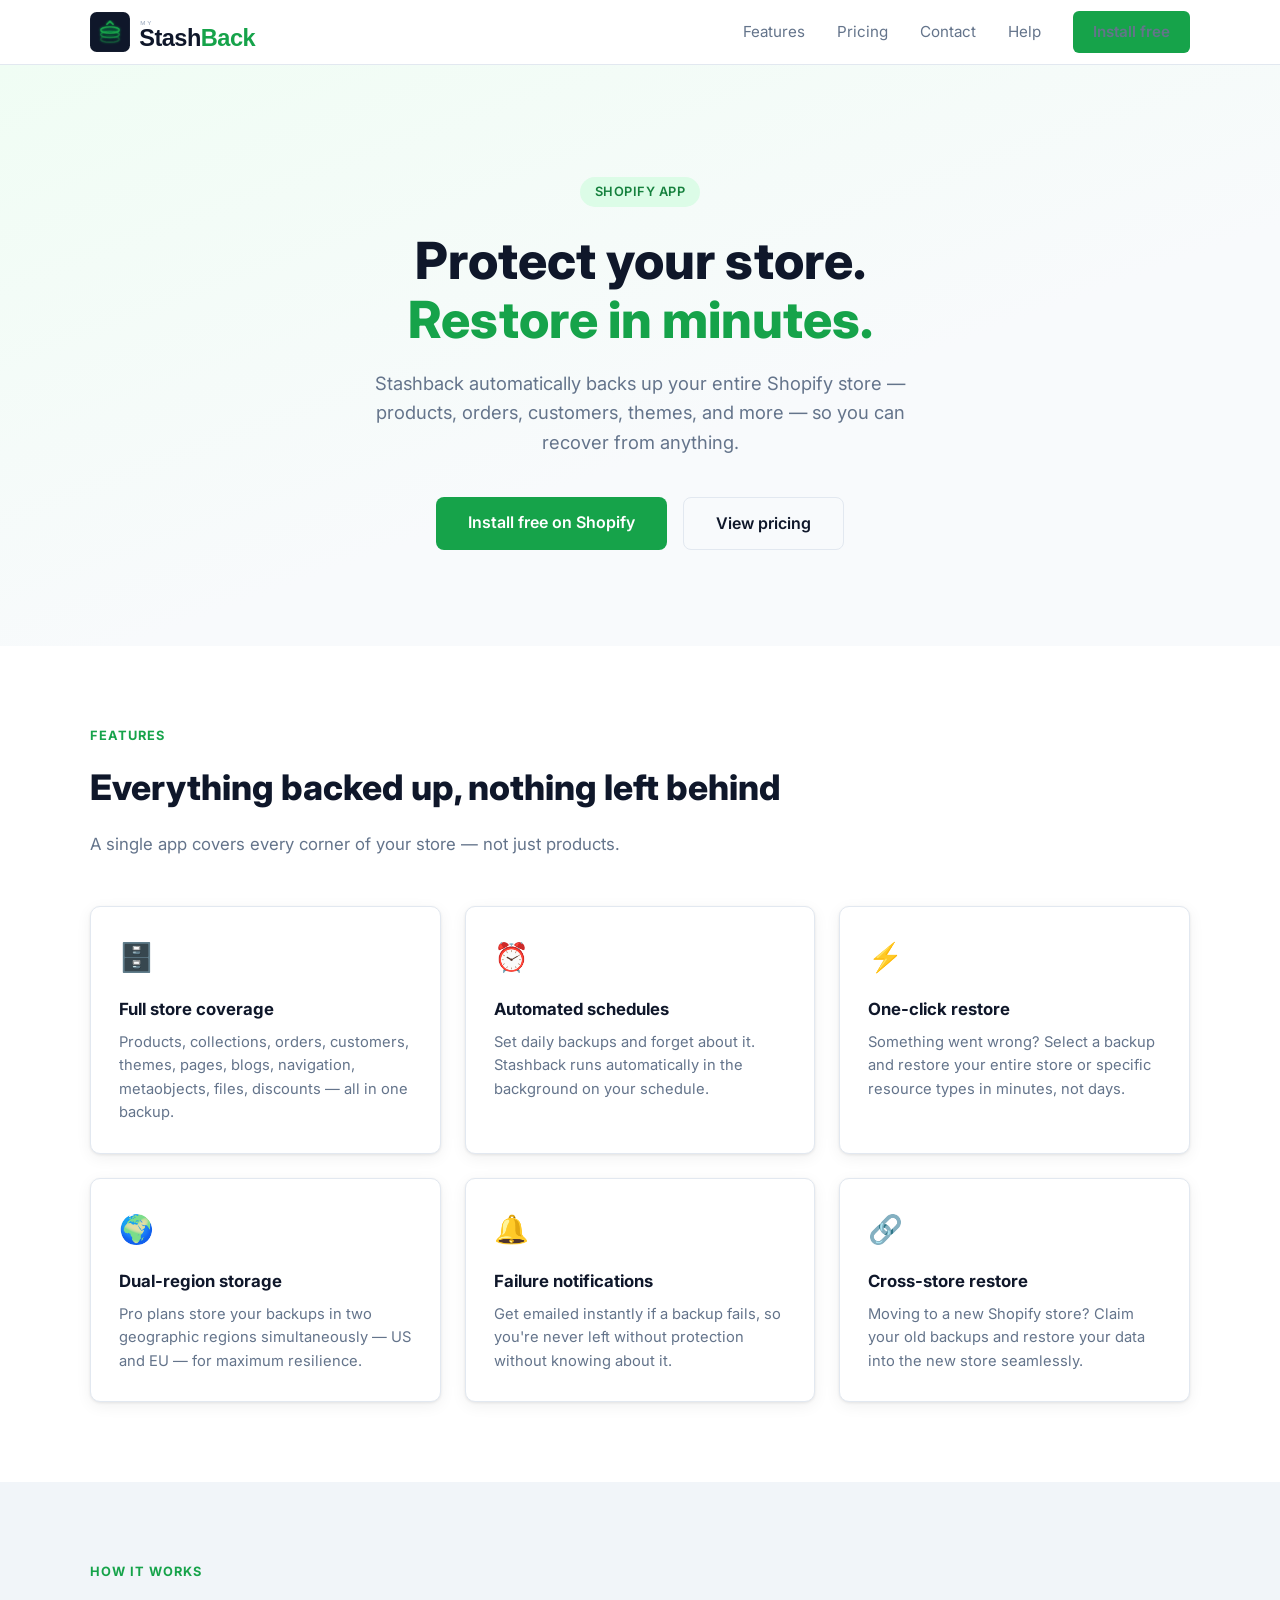
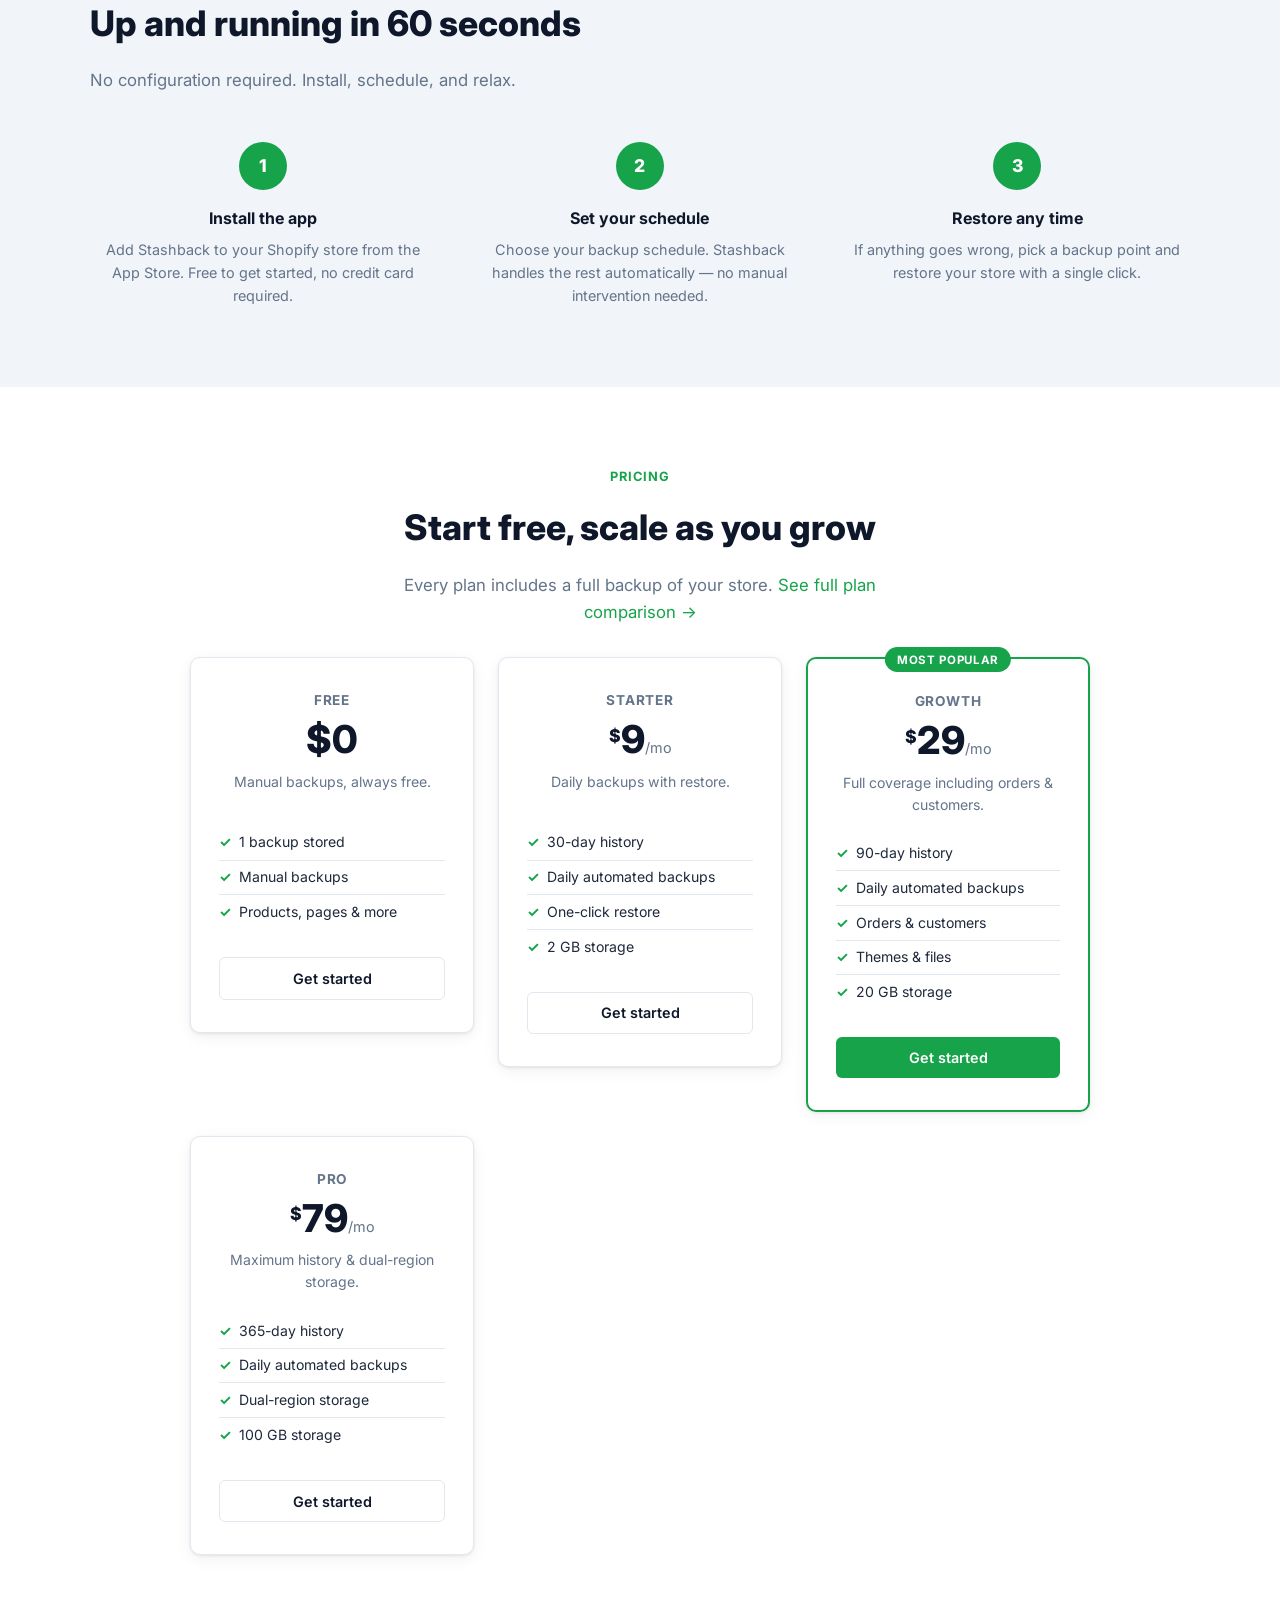
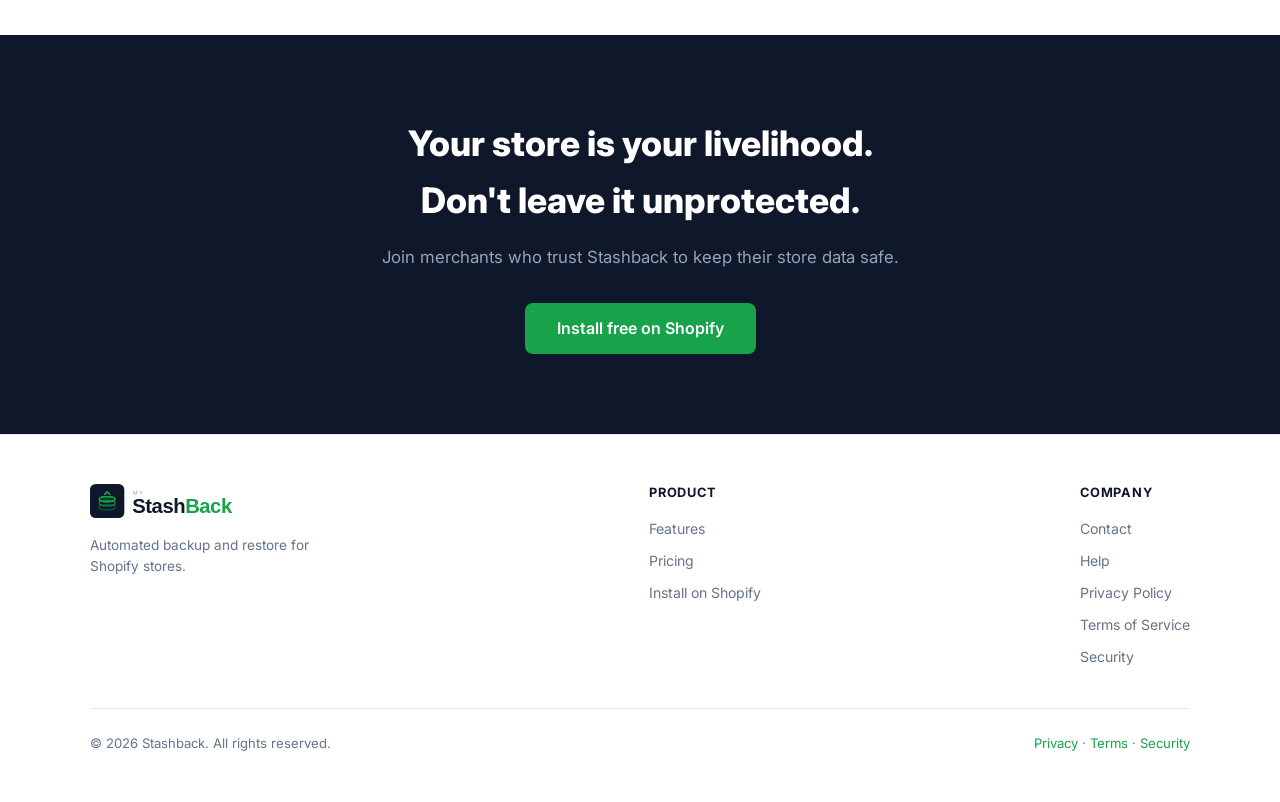
==== index.html @ 880e5efc "added security incident policy" ====
<!DOCTYPE html>
<html lang="en">
<head>
  <meta charset="UTF-8" />
  <meta name="viewport" content="width=device-width, initial-scale=1.0" />
  <title>Stashback — Shopify Store Backup & Restore</title>
  <meta name="description" content="Automated backups for your Shopify store. Products, orders, customers, themes and more — backed up daily, restored in minutes." />
  <link rel="preconnect" href="https://fonts.googleapis.com">
  <link href="https://fonts.googleapis.com/css2?family=Inter:wght@400;900&display=swap" rel="stylesheet">
  <link rel="stylesheet" href="css/style.css" />
  <link rel="icon" href="/favicon.ico" sizes="any">
  <link rel="icon" href="/favicon-32x32.png" type="image/png">
  <link rel="apple-touch-icon" href="/apple-touch-icon.png">
</head>
<body>

<nav>
  <div class="nav-inner">
    <a class="nav-logo" href="/"><img src="mystashback-logo.svg" alt="Stashback" class="logo-img"></a>
    <ul class="nav-links">
      <li><a href="#features">Features</a></li>
      <li><a href="pricing.html">Pricing</a></li>
      <li><a href="contact.html">Contact</a></li>
      <li><a href="help.html">Help</a></li>
      <li><a href="https://apps.shopify.com/stashback" class="btn btn-primary">Install free</a></li>
    </ul>
    <button class="nav-toggle" aria-label="Open menu" aria-expanded="false"><span></span><span></span><span></span></button>
  </div>
</nav>

<section class="hero">
  <div class="hero-inner">
    <div class="hero-badge">Shopify App</div>
    <h1>Protect your store.<br><span>Restore in minutes.</span></h1>
    <p>Stashback automatically backs up your entire Shopify store — products, orders, customers, themes, and more — so you can recover from anything.</p>
    <div class="hero-cta">
      <a href="https://apps.shopify.com/stashback" class="btn btn-primary btn-lg">Install free on Shopify</a>
      <a href="pricing.html" class="btn btn-outline btn-lg">View pricing</a>
    </div>
  </div>
</section>

<section id="features">
  <div class="section-inner">
    <div class="section-label">Features</div>
    <h2 class="section-title">Everything backed up, nothing left behind</h2>
    <p class="section-sub">A single app covers every corner of your store — not just products.</p>

    <div class="features-grid">
      <div class="feature-card">
        <div class="feature-icon">🗄️</div>
        <h3>Full store coverage</h3>
        <p>Products, collections, orders, customers, themes, pages, blogs, navigation, metaobjects, files, discounts — all in one backup.</p>
      </div>
      <div class="feature-card">
        <div class="feature-icon">⏰</div>
        <h3>Automated schedules</h3>
        <p>Set daily backups and forget about it. Stashback runs automatically in the background on your schedule.</p>
      </div>
      <div class="feature-card">
        <div class="feature-icon">⚡</div>
        <h3>One-click restore</h3>
        <p>Something went wrong? Select a backup and restore your entire store or specific resource types in minutes, not days.</p>
      </div>
      <div class="feature-card">
        <div class="feature-icon">🌍</div>
        <h3>Dual-region storage</h3>
        <p>Pro plans store your backups in two geographic regions simultaneously — US and EU — for maximum resilience.</p>
      </div>
      <div class="feature-card">
        <div class="feature-icon">🔔</div>
        <h3>Failure notifications</h3>
        <p>Get emailed instantly if a backup fails, so you're never left without protection without knowing about it.</p>
      </div>
      <div class="feature-card">
        <div class="feature-icon">🔗</div>
        <h3>Cross-store restore</h3>
        <p>Moving to a new Shopify store? Claim your old backups and restore your data into the new store seamlessly.</p>
      </div>
    </div>
  </div>
</section>

<section class="how">
  <div class="section-inner">
    <div class="section-label">How it works</div>
    <h2 class="section-title">Up and running in 60 seconds</h2>
    <p class="section-sub">No configuration required. Install, schedule, and relax.</p>

    <div class="steps">
      <div class="step">
        <div class="step-num">1</div>
        <h3>Install the app</h3>
        <p>Add Stashback to your Shopify store from the App Store. Free to get started, no credit card required.</p>
      </div>
      <div class="step">
        <div class="step-num">2</div>
        <h3>Set your schedule</h3>
        <p>Choose your backup schedule. Stashback handles the rest automatically — no manual intervention needed.</p>
      </div>
      <div class="step">
        <div class="step-num">3</div>
        <h3>Restore any time</h3>
        <p>If anything goes wrong, pick a backup point and restore your store with a single click.</p>
      </div>
    </div>
  </div>
</section>

<section>
  <div class="section-inner" style="text-align:center;">
    <div class="section-label">Pricing</div>
    <h2 class="section-title">Start free, scale as you grow</h2>
    <p class="section-sub" style="margin:0 auto 1.5rem;">Every plan includes a full backup of your store. <a href="pricing.html">See full plan comparison →</a></p>

    <div class="pricing-grid" style="max-width:900px;margin:2rem auto 0;">
      <div class="plan-card">
        <div class="plan-name">Free</div>
        <div class="plan-price">$0</div>
        <div class="plan-desc">Manual backups, always free.</div>
        <ul class="plan-features">
          <li>1 backup stored</li>
          <li>Manual backups</li>
          <li>Products, pages &amp; more</li>
        </ul>
        <a href="https://apps.shopify.com/stashback" class="btn btn-outline">Get started</a>
      </div>
      <div class="plan-card">
        <div class="plan-name">Starter</div>
        <div class="plan-price"><sup>$</sup>9<span>/mo</span></div>
        <div class="plan-desc">Daily backups with restore.</div>
        <ul class="plan-features">
          <li>30-day history</li>
          <li>Daily automated backups</li>
          <li>One-click restore</li>
          <li>2 GB storage</li>
        </ul>
        <a href="https://apps.shopify.com/stashback" class="btn btn-outline">Get started</a>
      </div>
      <div class="plan-card featured">
        <div class="plan-badge">Most popular</div>
        <div class="plan-name">Growth</div>
        <div class="plan-price"><sup>$</sup>29<span>/mo</span></div>
        <div class="plan-desc">Full coverage including orders &amp; customers.</div>
        <ul class="plan-features">
          <li>90-day history</li>
          <li>Daily automated backups</li>
          <li>Orders &amp; customers</li>
          <li>Themes &amp; files</li>
          <li>20 GB storage</li>
        </ul>
        <a href="https://apps.shopify.com/stashback" class="btn btn-primary">Get started</a>
      </div>
      <div class="plan-card">
        <div class="plan-name">Pro</div>
        <div class="plan-price"><sup>$</sup>79<span>/mo</span></div>
        <div class="plan-desc">Maximum history &amp; dual-region storage.</div>
        <ul class="plan-features">
          <li>365-day history</li>
          <li>Daily automated backups</li>
          <li>Dual-region storage</li>
          <li>100 GB storage</li>
        </ul>
        <a href="https://apps.shopify.com/stashback" class="btn btn-outline">Get started</a>
      </div>
    </div>
  </div>
</section>

<div class="cta-band">
  <h2>Your store is your livelihood.<br>Don't leave it unprotected.</h2>
  <p>Join merchants who trust Stashback to keep their store data safe.</p>
  <a href="https://apps.shopify.com/stashback" class="btn btn-primary btn-lg">Install free on Shopify</a>
</div>

<footer>
  <div class="footer-inner">
    <div class="footer-brand">
      <a class="nav-logo" href="/"><img src="mystashback-logo.svg" alt="Stashback" class="logo-img"></a>
      <p>Automated backup and restore for Shopify stores.</p>
    </div>
    <div class="footer-links">
      <h4>Product</h4>
      <ul>
        <li><a href="#features">Features</a></li>
        <li><a href="pricing.html">Pricing</a></li>
        <li><a href="https://apps.shopify.com/stashback">Install on Shopify</a></li>
      </ul>
    </div>
    <div class="footer-links">
      <h4>Company</h4>
      <ul>
        <li><a href="contact.html">Contact</a></li>
        <li><a href="help.html">Help</a></li>
        <li><a href="privacy.html">Privacy Policy</a></li>
        <li><a href="terms.html">Terms of Service</a></li>
        <li><a href="security.html">Security</a></li>
      </ul>
    </div>
  </div>
  <div class="footer-bottom">
    <span>© 2026 Stashback. All rights reserved.</span>
    <span><a href="privacy.html">Privacy</a> · <a href="terms.html">Terms</a> · <a href="security.html">Security</a></span>
  </div>
</footer>

<script src="js/nav.js"></script>
</body>
</html>
---- css/style.css ----
*, *::before, *::after { box-sizing: border-box; margin: 0; padding: 0; }

/* Prevent any element from causing horizontal page scroll */
html { overflow-x: hidden; }
body { overflow-x: clip; max-width: 100%; }
img, svg, video { max-width: 100%; }

:root {
  --navy: #0f172a;
  --green: #16a34a;
  --green-light: #dcfce7;
  --green-dark: #15803d;
  --gray: #64748b;
  --gray-light: #f1f5f9;
  --border: #e2e8f0;
  --white: #ffffff;
  --text: #1e293b;
  --radius: 10px;
  --shadow: 0 1px 3px rgba(0,0,0,.08), 0 4px 16px rgba(0,0,0,.06);
}

body {
  font-family: Inter, -apple-system, BlinkMacSystemFont, "Segoe UI", Roboto, sans-serif;
  color: var(--text);
  line-height: 1.6;
  background: var(--white);
}

a { color: var(--green); text-decoration: none; }
a:hover { text-decoration: underline; }

/* NAV */
nav {
  position: sticky; top: 0; z-index: 100;
  background: rgba(255,255,255,.92);
  backdrop-filter: blur(8px);
  border-bottom: 1px solid var(--border);
  padding: 0 2rem;
}
.nav-inner {
  max-width: 1100px; margin: 0 auto;
  display: flex; align-items: center; justify-content: space-between;
  height: 64px;
}
.nav-logo { text-decoration: none; display: inline-flex; align-items: center; }
.logo-img { height: 42px; width: auto; display: block; }
.nav-links { display: flex; align-items: center; gap: 2rem; list-style: none; }
.nav-links a { color: var(--gray); font-size: .95rem; }
.nav-links a:hover { color: var(--navy); text-decoration: none; }
.btn { display: inline-block; padding: .55rem 1.25rem; border-radius: 6px; font-size: .9rem; font-weight: 600; cursor: pointer; transition: background .15s, transform .1s; border: none; }
.btn-primary { background: var(--green); color: white; }
.btn-primary:hover { background: var(--green-dark); text-decoration: none; color: white; }
.btn-outline { background: transparent; color: var(--navy); border: 1.5px solid var(--border); }
.btn-outline:hover { border-color: var(--navy); text-decoration: none; }
.btn-lg { padding: .8rem 2rem; font-size: 1rem; border-radius: 8px; }

/* HERO */
.hero {
  background: linear-gradient(160deg, #f0fdf4 0%, #f8fafc 60%);
  padding: 7rem 2rem 6rem;
  text-align: center;
}
.hero-inner { max-width: 720px; margin: 0 auto; }
.hero-badge {
  display: inline-block; background: var(--green-light); color: var(--green-dark);
  font-size: .8rem; font-weight: 600; letter-spacing: .04em; text-transform: uppercase;
  padding: .3rem .9rem; border-radius: 100px; margin-bottom: 1.5rem;
}
.hero h1 { font-size: clamp(2rem, 5vw, 3.2rem); font-weight: 800; line-height: 1.15; color: var(--navy); margin-bottom: 1.25rem; }
.hero h1 span { color: var(--green); }
.hero p { font-size: 1.15rem; color: var(--gray); max-width: 560px; margin: 0 auto 2.5rem; }
.hero-cta { display: flex; gap: 1rem; justify-content: center; flex-wrap: wrap; }

/* LOGOS / SOCIAL PROOF */
.proof { padding: 2.5rem 2rem; text-align: center; border-bottom: 1px solid var(--border); }
.proof p { font-size: .85rem; color: var(--gray); text-transform: uppercase; letter-spacing: .06em; margin-bottom: 1rem; }

/* SECTIONS */
section { padding: 5rem 2rem; }
.section-inner { max-width: 1100px; margin: 0 auto; }
.section-label { font-size: .8rem; font-weight: 700; letter-spacing: .08em; text-transform: uppercase; color: var(--green); margin-bottom: .75rem; }
.section-title { font-size: clamp(1.6rem, 3vw, 2.2rem); font-weight: 800; color: var(--navy); margin-bottom: 1rem; }
.section-sub { font-size: 1.05rem; color: var(--gray); max-width: 560px; }

/* FEATURES GRID */
.features-grid { display: grid; grid-template-columns: repeat(auto-fit, minmax(280px, 1fr)); gap: 1.5rem; margin-top: 3rem; }
.feature-card { background: var(--white); border: 1px solid var(--border); border-radius: var(--radius); padding: 1.75rem; box-shadow: var(--shadow); }
.feature-icon { font-size: 1.75rem; margin-bottom: 1rem; }
.feature-card h3 { font-size: 1.05rem; font-weight: 700; color: var(--navy); margin-bottom: .5rem; }
.feature-card p { font-size: .92rem; color: var(--gray); }

/* HOW IT WORKS */
.how { background: var(--gray-light); }
.steps { display: grid; grid-template-columns: repeat(auto-fit, minmax(220px, 1fr)); gap: 2rem; margin-top: 3rem; }
.step { text-align: center; }
.step-num { width: 48px; height: 48px; background: var(--green); color: white; border-radius: 50%; font-weight: 800; font-size: 1.1rem; display: flex; align-items: center; justify-content: center; margin: 0 auto 1rem; }
.step h3 { font-size: 1rem; font-weight: 700; color: var(--navy); margin-bottom: .4rem; }
.step p { font-size: .9rem; color: var(--gray); }

/* PRICING */
.pricing-grid { display: grid; grid-template-columns: repeat(auto-fit, minmax(230px, 1fr)); gap: 1.5rem; margin-top: 3rem; align-items: start; }
.plan-card { border: 1px solid var(--border); border-radius: var(--radius); padding: 2rem 1.75rem; background: var(--white); box-shadow: var(--shadow); }
.plan-card.featured { border-color: var(--green); border-width: 2px; position: relative; }
.plan-badge { position: absolute; top: -12px; left: 50%; transform: translateX(-50%); background: var(--green); color: white; font-size: .72rem; font-weight: 700; letter-spacing: .06em; text-transform: uppercase; padding: .2rem .75rem; border-radius: 100px; white-space: nowrap; }
.plan-name { font-size: .85rem; font-weight: 700; text-transform: uppercase; letter-spacing: .06em; color: var(--gray); margin-bottom: .5rem; }
.plan-price { font-size: 2.4rem; font-weight: 800; color: var(--navy); line-height: 1; margin-bottom: .25rem; }
.plan-price sup { font-size: 1.1rem; vertical-align: top; margin-top: .4rem; display: inline-block; }
.plan-price span { font-size: .9rem; font-weight: 400; color: var(--gray); }
.plan-desc { font-size: .88rem; color: var(--gray); margin: .75rem 0 1.25rem; min-height: 2.5em; }
.plan-features { list-style: none; margin-bottom: 1.75rem; }
.plan-features li { font-size: .88rem; color: var(--text); padding: .35rem 0; border-bottom: 1px solid var(--border); display: flex; gap: .5rem; }
.plan-features li:last-child { border-bottom: none; }
.plan-features li::before { content: "✓"; color: var(--green); font-weight: 700; flex-shrink: 0; }
.plan-card .btn { width: 100%; text-align: center; }

/* CTA BAND */
.cta-band { background: var(--navy); color: white; text-align: center; padding: 5rem 2rem; }
.cta-band h2 { font-size: clamp(1.6rem, 3vw, 2.2rem); font-weight: 800; margin-bottom: 1rem; }
.cta-band p { color: #94a3b8; margin-bottom: 2rem; font-size: 1.05rem; }

/* FORM */
.form-card { background: var(--white); border: 1px solid var(--border); border-radius: var(--radius); padding: 2.5rem; max-width: 600px; margin: 3rem auto 0; box-shadow: var(--shadow); }
.form-group { margin-bottom: 1.25rem; }
.form-group label { display: block; font-size: .88rem; font-weight: 600; color: var(--navy); margin-bottom: .4rem; }
.form-group input, .form-group textarea, .form-group select {
  width: 100%; padding: .65rem .9rem; border: 1.5px solid var(--border);
  border-radius: 6px; font-size: .95rem; font-family: inherit;
  color: var(--text); background: var(--white); transition: border-color .15s;
}
.form-group input:focus, .form-group textarea:focus, .form-group select:focus {
  outline: none; border-color: var(--green);
}
.form-group textarea { resize: vertical; min-height: 120px; }
.form-submit { width: 100%; padding: .8rem; font-size: 1rem; }

/* FOOTER */
footer { border-top: 1px solid var(--border); padding: 3rem 2rem; }
.footer-inner { max-width: 1100px; margin: 0 auto; display: flex; flex-wrap: wrap; gap: 2rem; justify-content: space-between; align-items: flex-start; }
.footer-brand .logo-img { height: 36px; }
.footer-brand p { font-size: .85rem; color: var(--gray); margin-top: .5rem; max-width: 240px; }
.footer-links h4 { font-size: .8rem; font-weight: 700; text-transform: uppercase; letter-spacing: .06em; color: var(--navy); margin-bottom: .75rem; }
.footer-links ul { list-style: none; }
.footer-links li { margin-bottom: .4rem; }
.footer-links a { font-size: .88rem; color: var(--gray); }
.footer-links a:hover { color: var(--navy); }
.footer-bottom { max-width: 1100px; margin: 2rem auto 0; padding-top: 1.5rem; border-top: 1px solid var(--border); font-size: .82rem; color: var(--gray); display: flex; flex-wrap: wrap; gap: 1rem; justify-content: space-between; }

/* POLICY PAGES */
.policy { max-width: 760px; margin: 0 auto; padding: 4rem 2rem; }
.policy h1 { font-size: 2rem; font-weight: 800; color: var(--navy); margin-bottom: .5rem; }
.policy .updated { font-size: .85rem; color: var(--gray); margin-bottom: 2.5rem; }
.policy h2 { font-size: 1.15rem; font-weight: 700; color: var(--navy); margin: 2rem 0 .75rem; }
.policy p, .policy li { font-size: .95rem; color: #334155; line-height: 1.75; margin-bottom: .75rem; }
.policy ul, .policy ol { padding-left: 1.5rem; }
.policy li { margin-bottom: .4rem; }

/* CONTACT PAGE */
.contact-hero { background: var(--gray-light); padding: 4rem 2rem; text-align: center; }

/* HAMBURGER TOGGLE */
.nav-toggle {
  display: none;
  flex-direction: column;
  justify-content: center;
  gap: 5px;
  background: none;
  border: none;
  cursor: pointer;
  padding: 6px 4px;
  flex-shrink: 0;
}
.nav-toggle span {
  display: block;
  width: 22px;
  height: 2px;
  background: var(--navy);
  border-radius: 2px;
  transition: transform .2s, opacity .15s;
}

/* TABLE SCROLL WRAPPER */
.table-scroll { overflow-x: auto; -webkit-overflow-scrolling: touch; width: 100%; }

/* RESPONSIVE — tablet: shrink table font */
@media (max-width: 860px) {
  .compare-table th, .compare-table td { padding: .7rem .5rem; font-size: .82rem; }
  .plan-th .price { font-size: 1.2rem; }
}

/* RESPONSIVE — mobile */
@media (max-width: 640px) {
  /* Nav */
  nav { padding: 0 1rem; }
  .logo-img { height: 32px; }
  .nav-toggle { display: flex; }
  .nav-links {
    display: none;
    position: absolute;
    top: 64px; left: 0; right: 0; width: 100vw;
    background: rgba(255,255,255,.98);
    backdrop-filter: blur(8px);
    border-bottom: 1px solid var(--border);
    box-shadow: 0 6px 20px rgba(0,0,0,.08);
    flex-direction: column;
    align-items: stretch;
    padding: .5rem 1rem 1rem;
    gap: 0;
    z-index: 99;
  }
  nav.nav-open .nav-links { display: flex; }
  .nav-links a { display: block; padding: .7rem .25rem; color: var(--navy); border-bottom: 1px solid var(--border); font-size: 1rem; }
  .nav-links li:last-child a { border-bottom: none; }
  .nav-links .btn { display: block !important; text-align: center; margin-top: .75rem; padding: .7rem 1rem; }
  /* Hamburger → X */
  nav.nav-open .nav-toggle span:nth-child(1) { transform: translateY(7px) rotate(45deg); }
  nav.nav-open .nav-toggle span:nth-child(2) { opacity: 0; }
  nav.nav-open .nav-toggle span:nth-child(3) { transform: translateY(-7px) rotate(-45deg); }

  /* Sections */
  section { padding: 3rem 1.25rem; }
  .hero { padding: 3.5rem 1.25rem 3rem; }
  .cta-band { padding: 3.5rem 1.25rem; }
  .policy { padding: 2.5rem 1.25rem; }
  .contact-hero { padding: 2.5rem 1.25rem; }

  /* Cards */
  .form-card { padding: 1.5rem; margin-left: 0; margin-right: 0; }
  .plan-card { padding: 1.5rem; }

  /* Footer */
  .footer-inner { flex-direction: column; gap: 1.5rem; }
  .footer-bottom { flex-direction: column; gap: .5rem; }
}
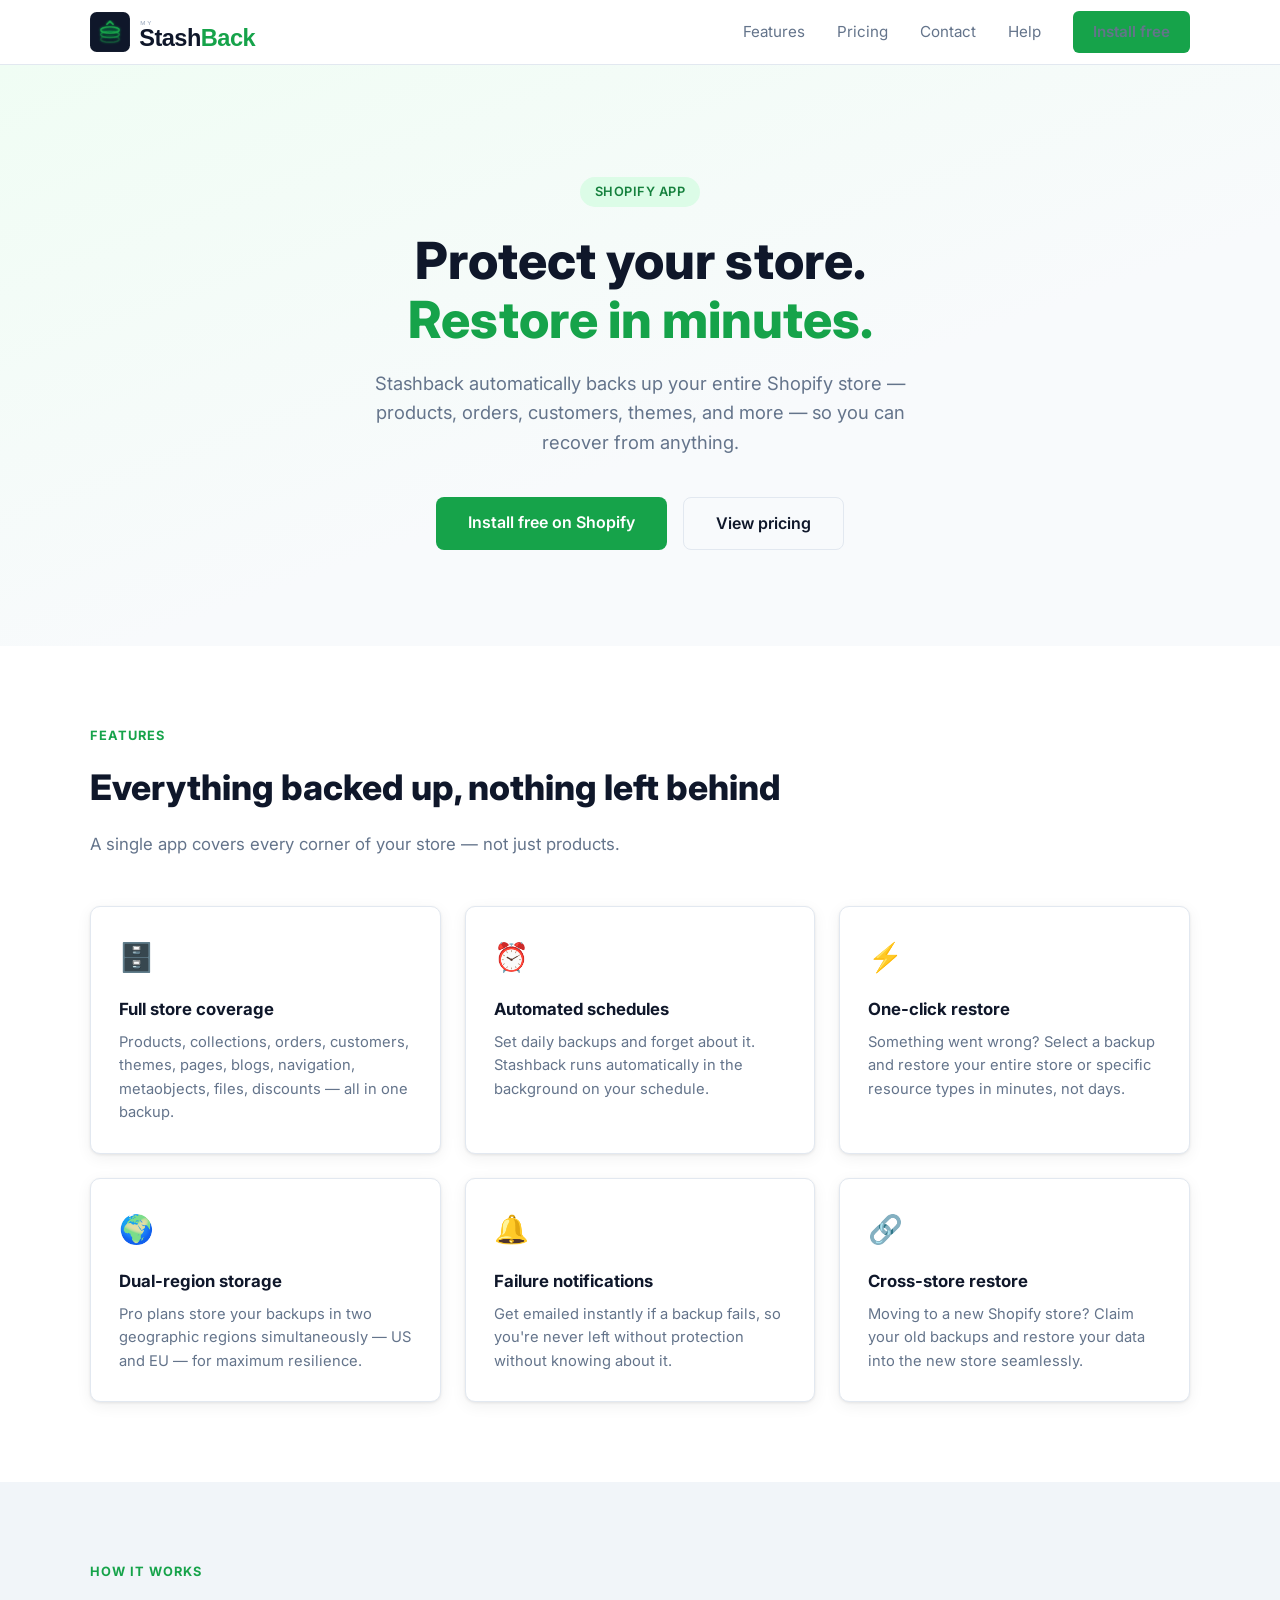
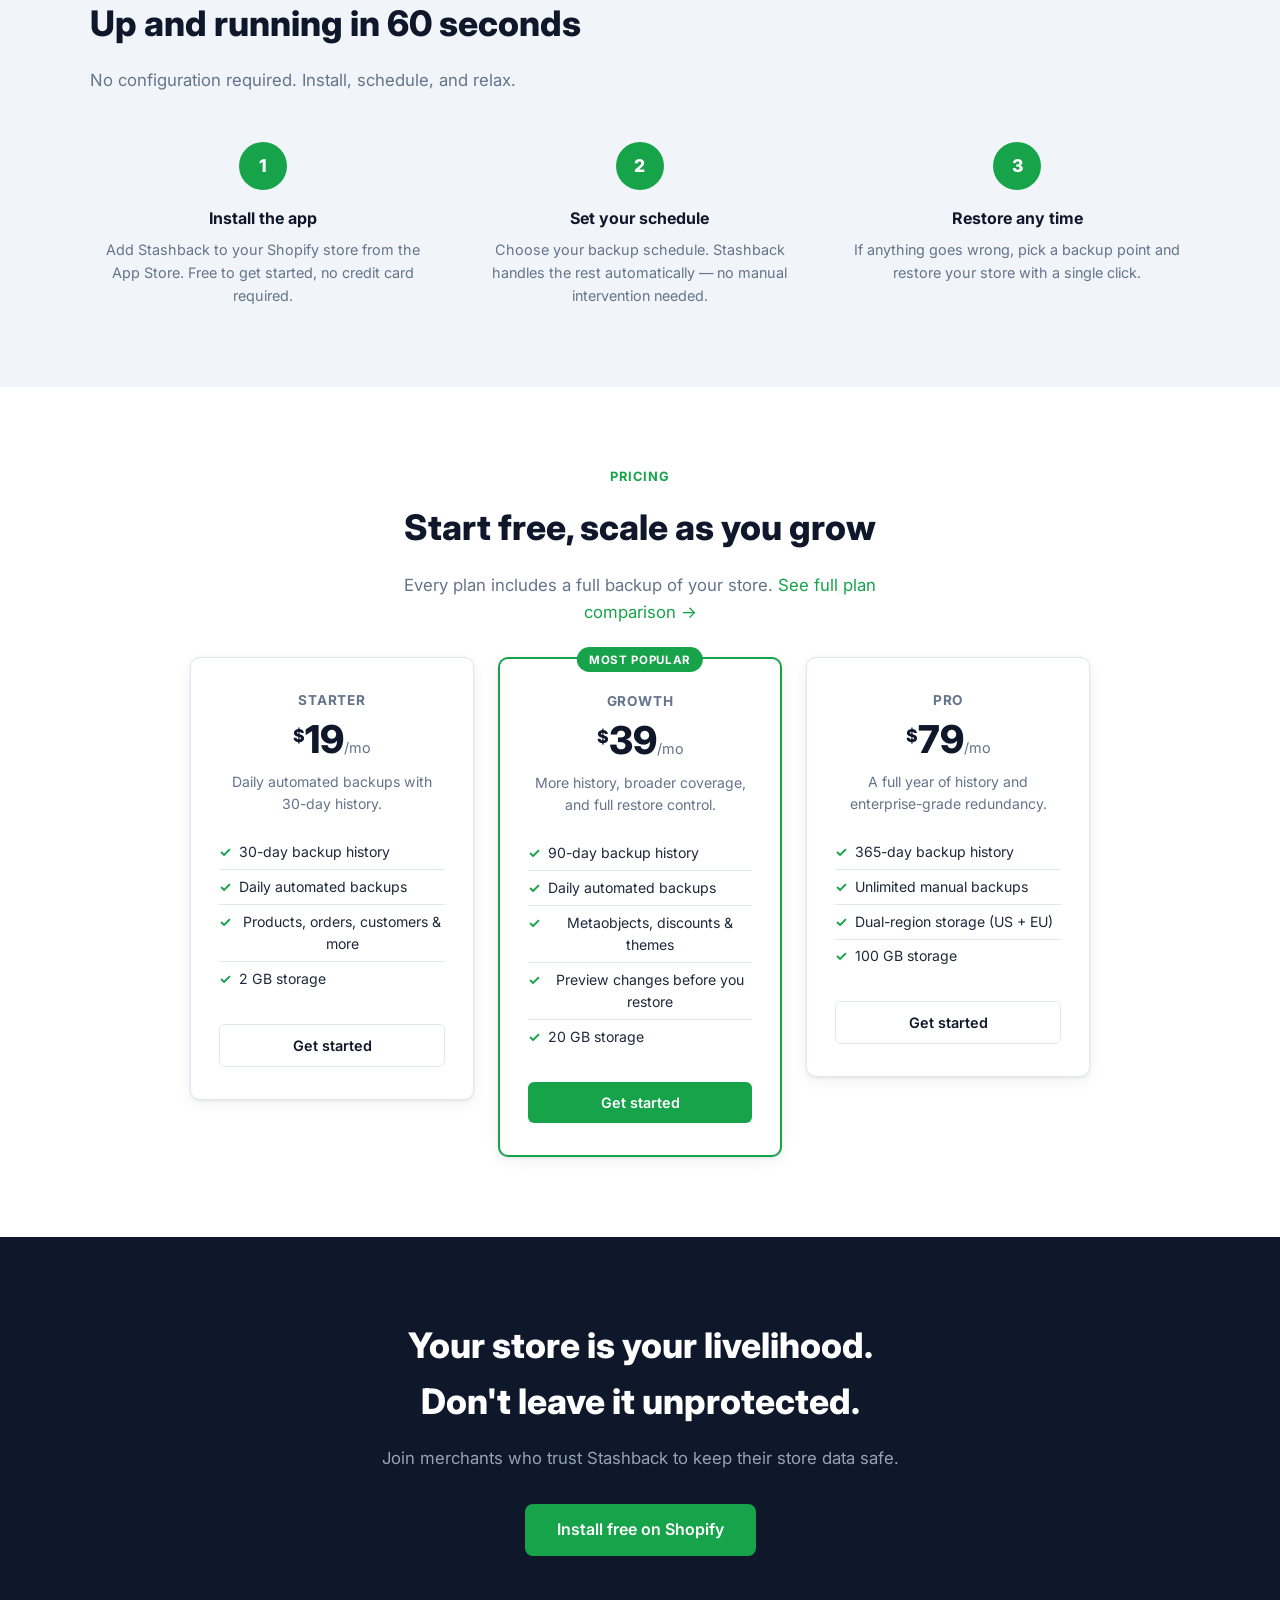
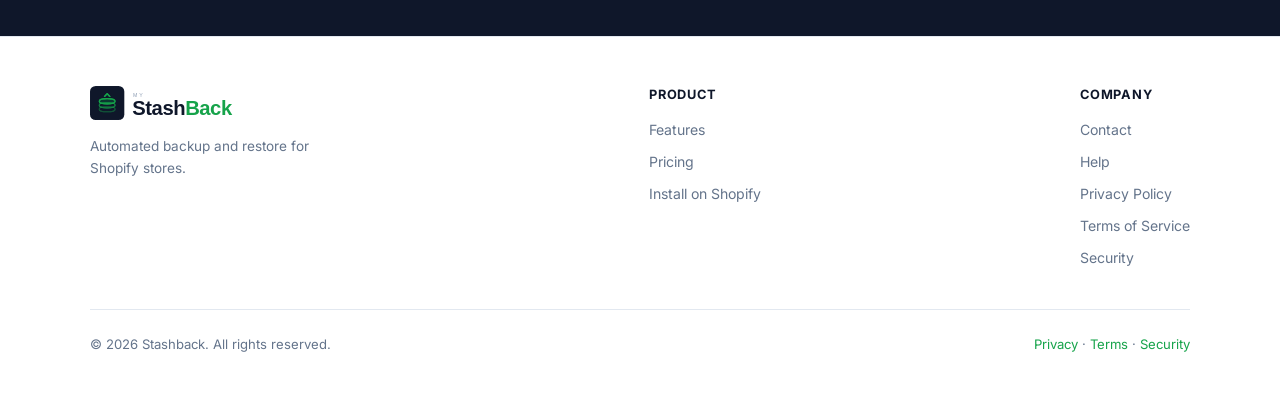
==== commit cf3cc949: "fixed plans on homepage" ====
--- a/index.html
+++ b/index.html
@@ -115,24 +115,13 @@
 
     <div class="pricing-grid" style="max-width:900px;margin:2rem auto 0;">
       <div class="plan-card">
-        <div class="plan-name">Free</div>
-        <div class="plan-price">$0</div>
-        <div class="plan-desc">Manual backups, always free.</div>
+        <div class="plan-name">Starter</div>
+        <div class="plan-price"><sup>$</sup>19<span>/mo</span></div>
+        <div class="plan-desc">Daily automated backups with 30-day history.</div>
         <ul class="plan-features">
-          <li>1 backup stored</li>
-          <li>Manual backups</li>
-          <li>Products, pages &amp; more</li>
-        </ul>
-        <a href="https://apps.shopify.com/stashback" class="btn btn-outline">Get started</a>
-      </div>
-      <div class="plan-card">
-        <div class="plan-name">Starter</div>
-        <div class="plan-price"><sup>$</sup>9<span>/mo</span></div>
-        <div class="plan-desc">Daily backups with restore.</div>
-        <ul class="plan-features">
-          <li>30-day history</li>
+          <li>30-day backup history</li>
           <li>Daily automated backups</li>
-          <li>One-click restore</li>
+          <li>Products, orders, customers &amp; more</li>
           <li>2 GB storage</li>
         </ul>
         <a href="https://apps.shopify.com/stashback" class="btn btn-outline">Get started</a>
@@ -140,13 +129,13 @@
       <div class="plan-card featured">
         <div class="plan-badge">Most popular</div>
         <div class="plan-name">Growth</div>
-        <div class="plan-price"><sup>$</sup>29<span>/mo</span></div>
-        <div class="plan-desc">Full coverage including orders &amp; customers.</div>
+        <div class="plan-price"><sup>$</sup>39<span>/mo</span></div>
+        <div class="plan-desc">More history, broader coverage, and full restore control.</div>
         <ul class="plan-features">
-          <li>90-day history</li>
+          <li>90-day backup history</li>
           <li>Daily automated backups</li>
-          <li>Orders &amp; customers</li>
-          <li>Themes &amp; files</li>
+          <li>Metaobjects, discounts &amp; themes</li>
+          <li>Preview changes before you restore</li>
           <li>20 GB storage</li>
         </ul>
         <a href="https://apps.shopify.com/stashback" class="btn btn-primary">Get started</a>
@@ -154,11 +143,11 @@
       <div class="plan-card">
         <div class="plan-name">Pro</div>
         <div class="plan-price"><sup>$</sup>79<span>/mo</span></div>
-        <div class="plan-desc">Maximum history &amp; dual-region storage.</div>
+        <div class="plan-desc">A full year of history and enterprise-grade redundancy.</div>
         <ul class="plan-features">
-          <li>365-day history</li>
-          <li>Daily automated backups</li>
-          <li>Dual-region storage</li>
+          <li>365-day backup history</li>
+          <li>Unlimited manual backups</li>
+          <li>Dual-region storage (US + EU)</li>
           <li>100 GB storage</li>
         </ul>
         <a href="https://apps.shopify.com/stashback" class="btn btn-outline">Get started</a>
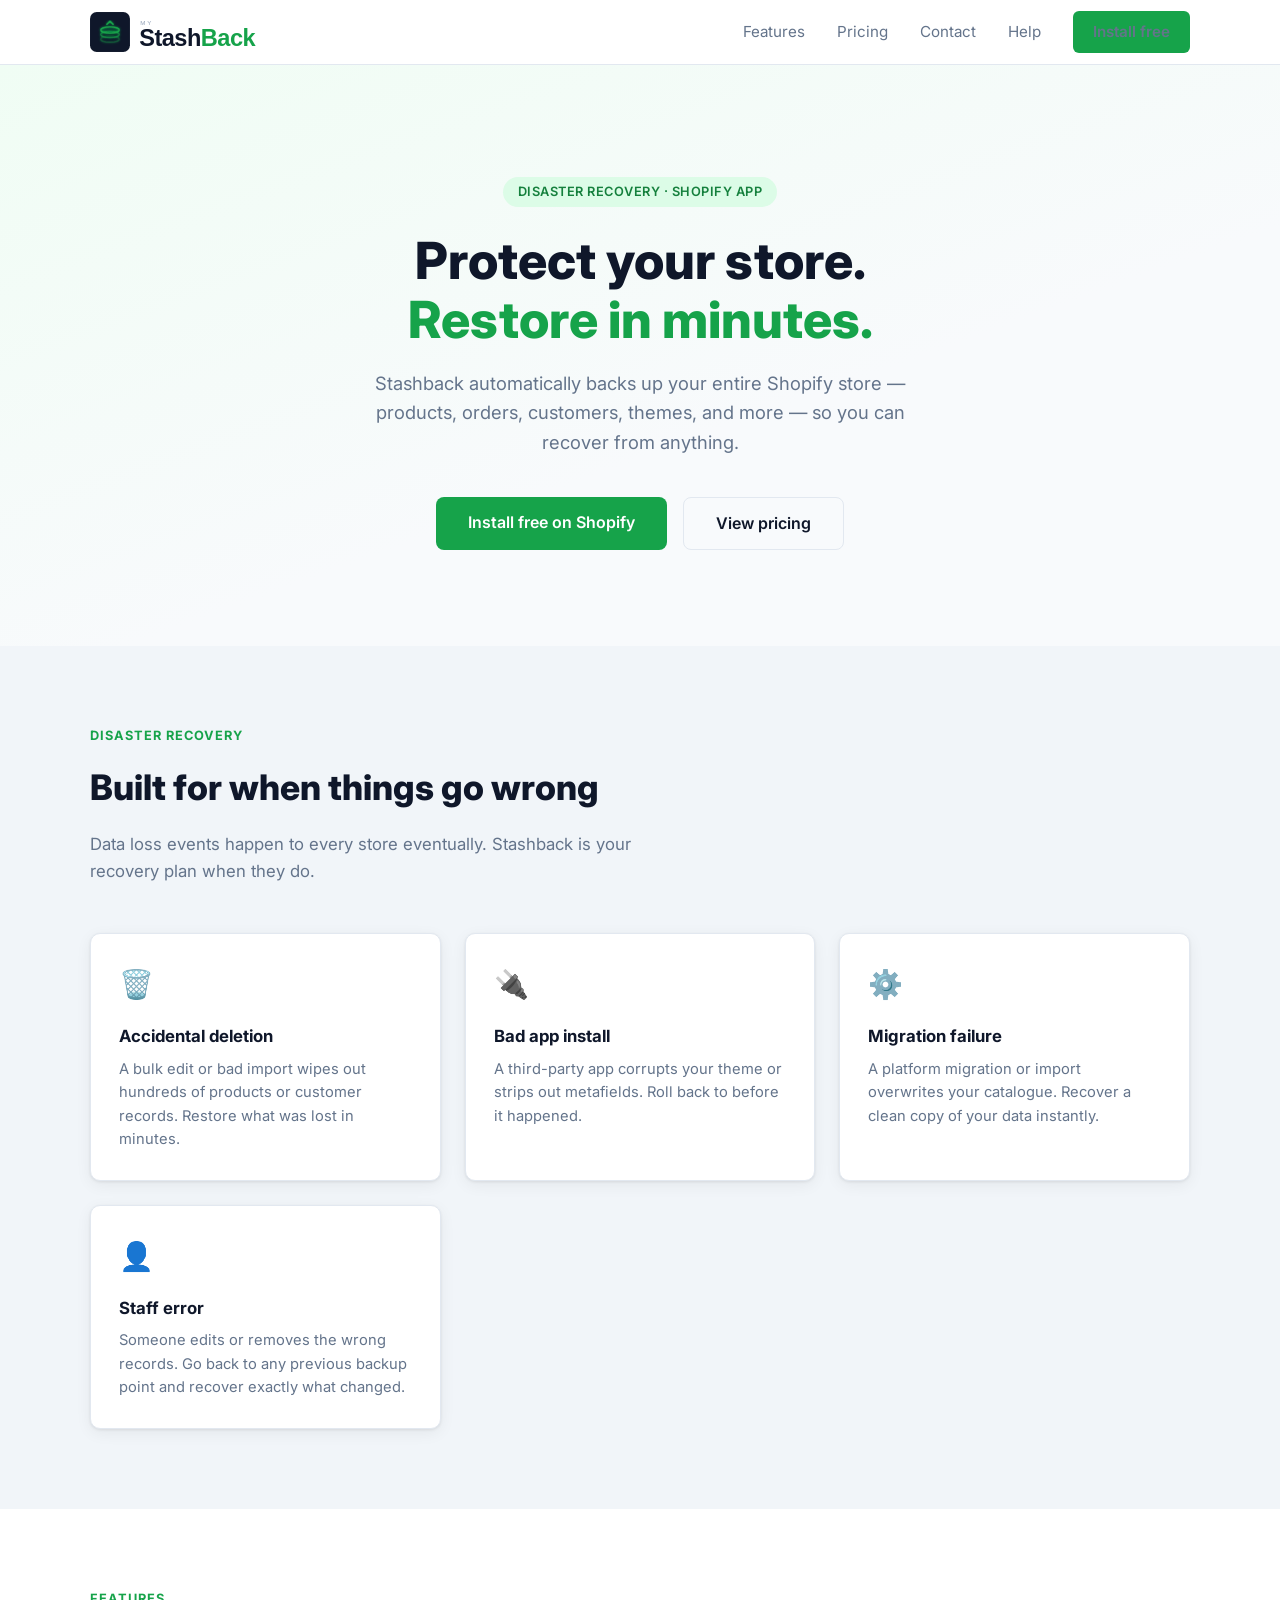
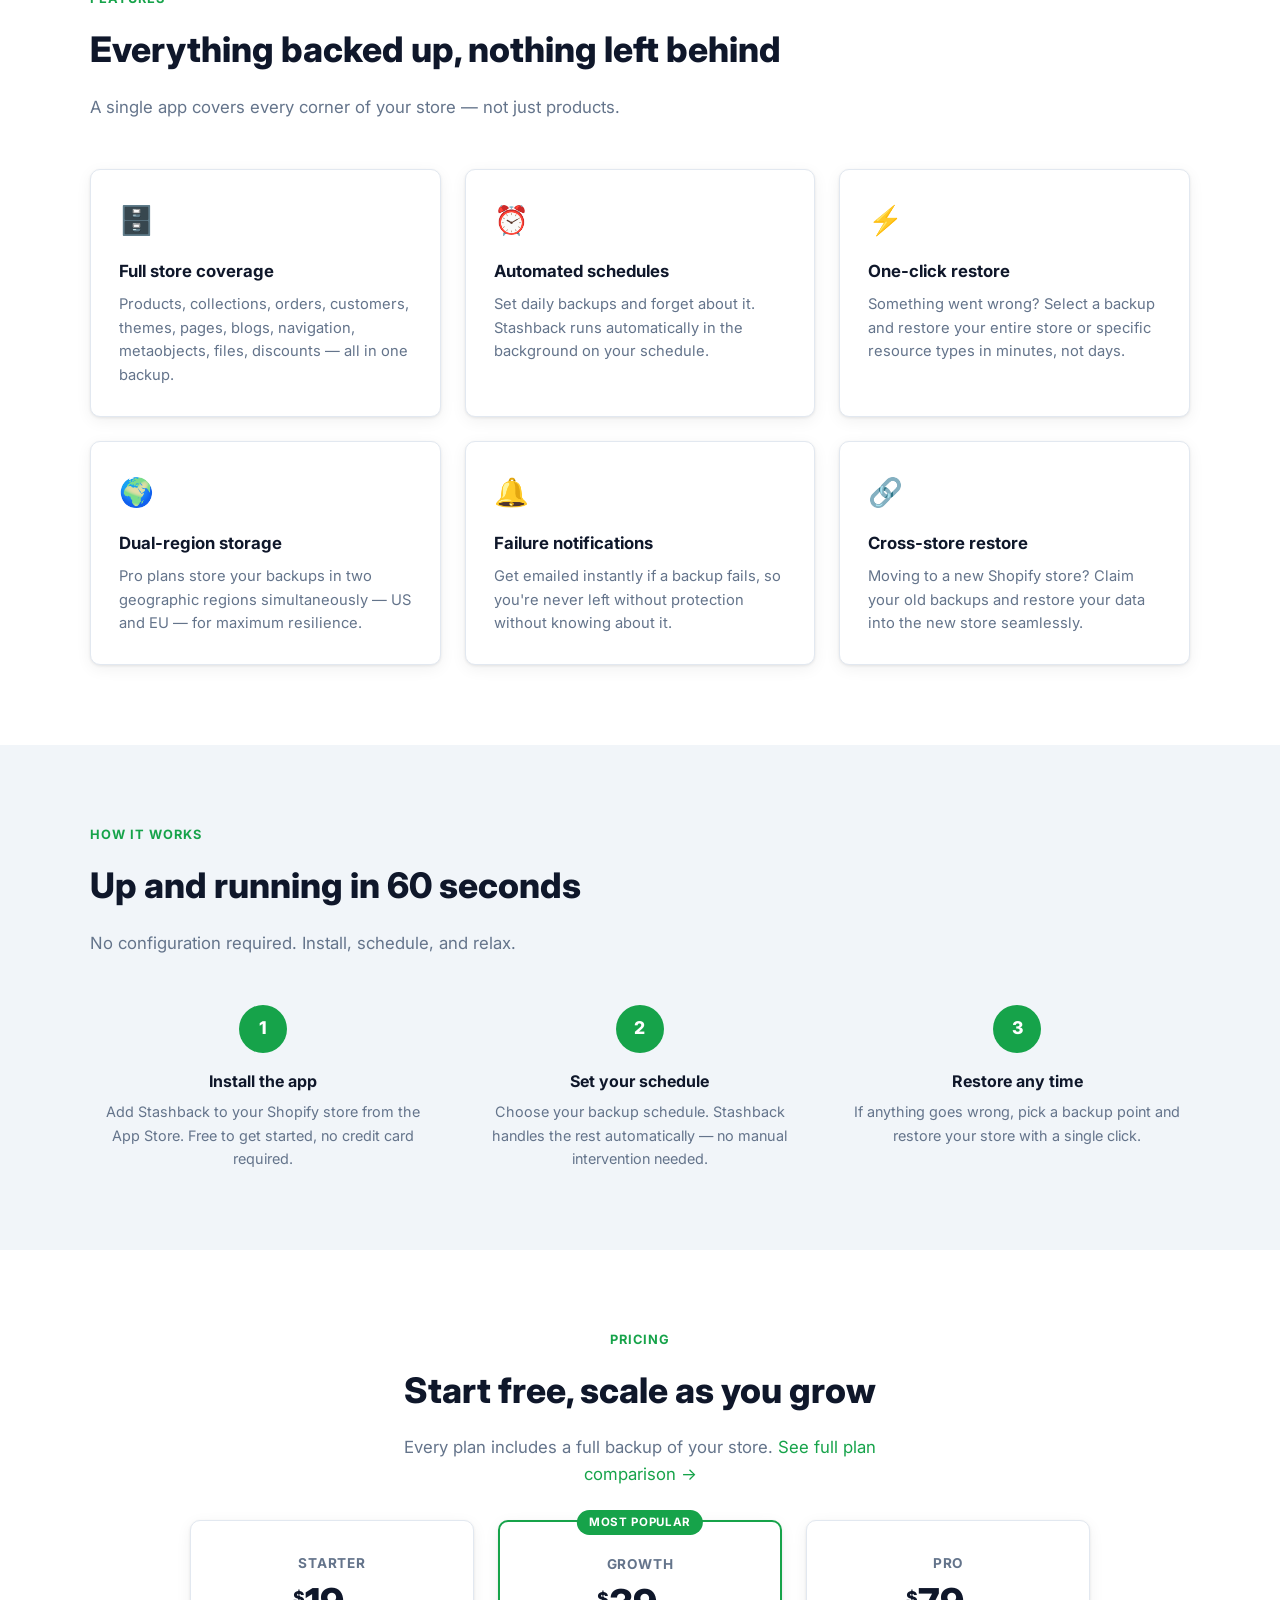
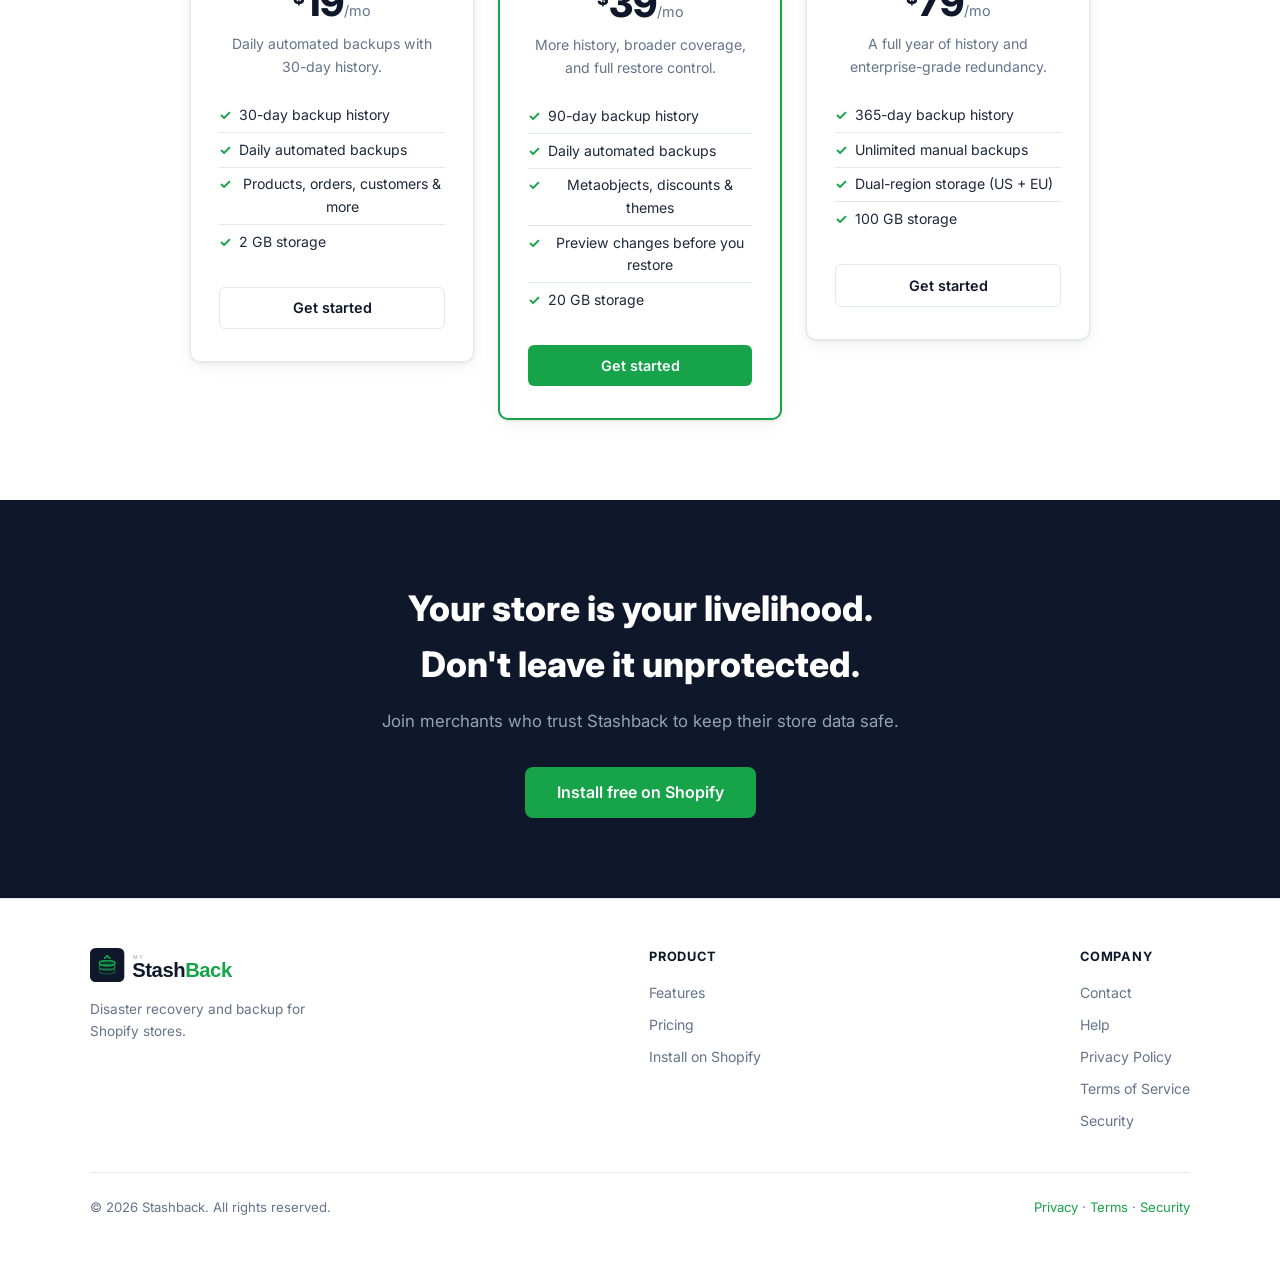
==== commit b6373760: "feat: reposition marketing site as a disaster recovery solution Update title, meta descriptions, her" ====
--- a/index.html
+++ b/index.html
@@ -3,8 +3,8 @@
 <head>
   <meta charset="UTF-8" />
   <meta name="viewport" content="width=device-width, initial-scale=1.0" />
-  <title>Stashback — Shopify Store Backup & Restore</title>
-  <meta name="description" content="Automated backups for your Shopify store. Products, orders, customers, themes and more — backed up daily, restored in minutes." />
+  <title>Stashback — Disaster Recovery for Shopify</title>
+  <meta name="description" content="Disaster recovery for Shopify stores. Automatic backups of products, orders, customers, themes and more — so you can restore to any previous state in minutes." />
   <link rel="preconnect" href="https://fonts.googleapis.com">
   <link href="https://fonts.googleapis.com/css2?family=Inter:wght@400;900&display=swap" rel="stylesheet">
   <link rel="stylesheet" href="css/style.css" />
@@ -30,12 +30,43 @@
 
 <section class="hero">
   <div class="hero-inner">
-    <div class="hero-badge">Shopify App</div>
+    <div class="hero-badge">Disaster Recovery · Shopify App</div>
     <h1>Protect your store.<br><span>Restore in minutes.</span></h1>
     <p>Stashback automatically backs up your entire Shopify store — products, orders, customers, themes, and more — so you can recover from anything.</p>
     <div class="hero-cta">
       <a href="https://apps.shopify.com/stashback" class="btn btn-primary btn-lg">Install free on Shopify</a>
       <a href="pricing.html" class="btn btn-outline btn-lg">View pricing</a>
+    </div>
+  </div>
+</section>
+
+<section class="how">
+  <div class="section-inner">
+    <div class="section-label">Disaster Recovery</div>
+    <h2 class="section-title">Built for when things go wrong</h2>
+    <p class="section-sub">Data loss events happen to every store eventually. Stashback is your recovery plan when they do.</p>
+
+    <div class="features-grid">
+      <div class="feature-card">
+        <div class="feature-icon">🗑️</div>
+        <h3>Accidental deletion</h3>
+        <p>A bulk edit or bad import wipes out hundreds of products or customer records. Restore what was lost in minutes.</p>
+      </div>
+      <div class="feature-card">
+        <div class="feature-icon">🔌</div>
+        <h3>Bad app install</h3>
+        <p>A third-party app corrupts your theme or strips out metafields. Roll back to before it happened.</p>
+      </div>
+      <div class="feature-card">
+        <div class="feature-icon">⚙️</div>
+        <h3>Migration failure</h3>
+        <p>A platform migration or import overwrites your catalogue. Recover a clean copy of your data instantly.</p>
+      </div>
+      <div class="feature-card">
+        <div class="feature-icon">👤</div>
+        <h3>Staff error</h3>
+        <p>Someone edits or removes the wrong records. Go back to any previous backup point and recover exactly what changed.</p>
+      </div>
     </div>
   </div>
 </section>
@@ -166,7 +197,7 @@
   <div class="footer-inner">
     <div class="footer-brand">
       <a class="nav-logo" href="/"><img src="mystashback-logo.svg" alt="Stashback" class="logo-img"></a>
-      <p>Automated backup and restore for Shopify stores.</p>
+      <p>Disaster recovery and backup for Shopify stores.</p>
     </div>
     <div class="footer-links">
       <h4>Product</h4>
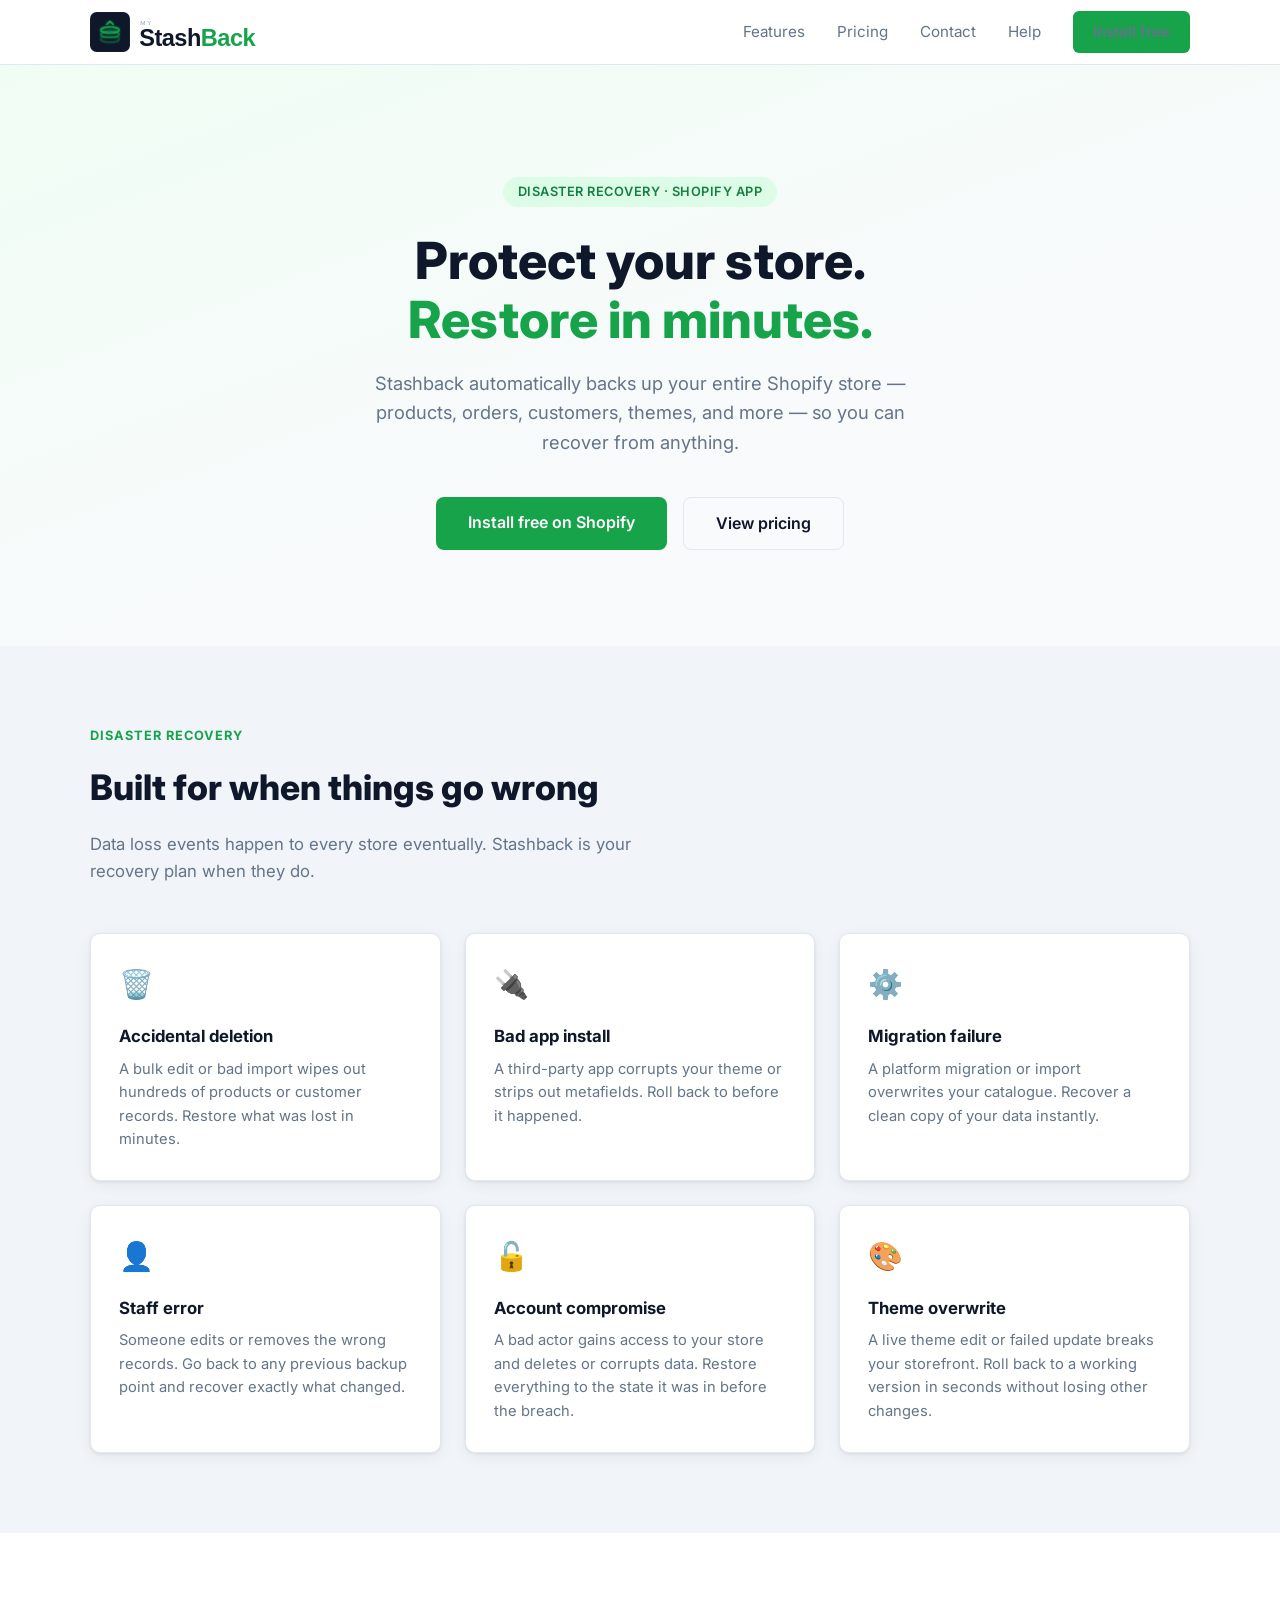
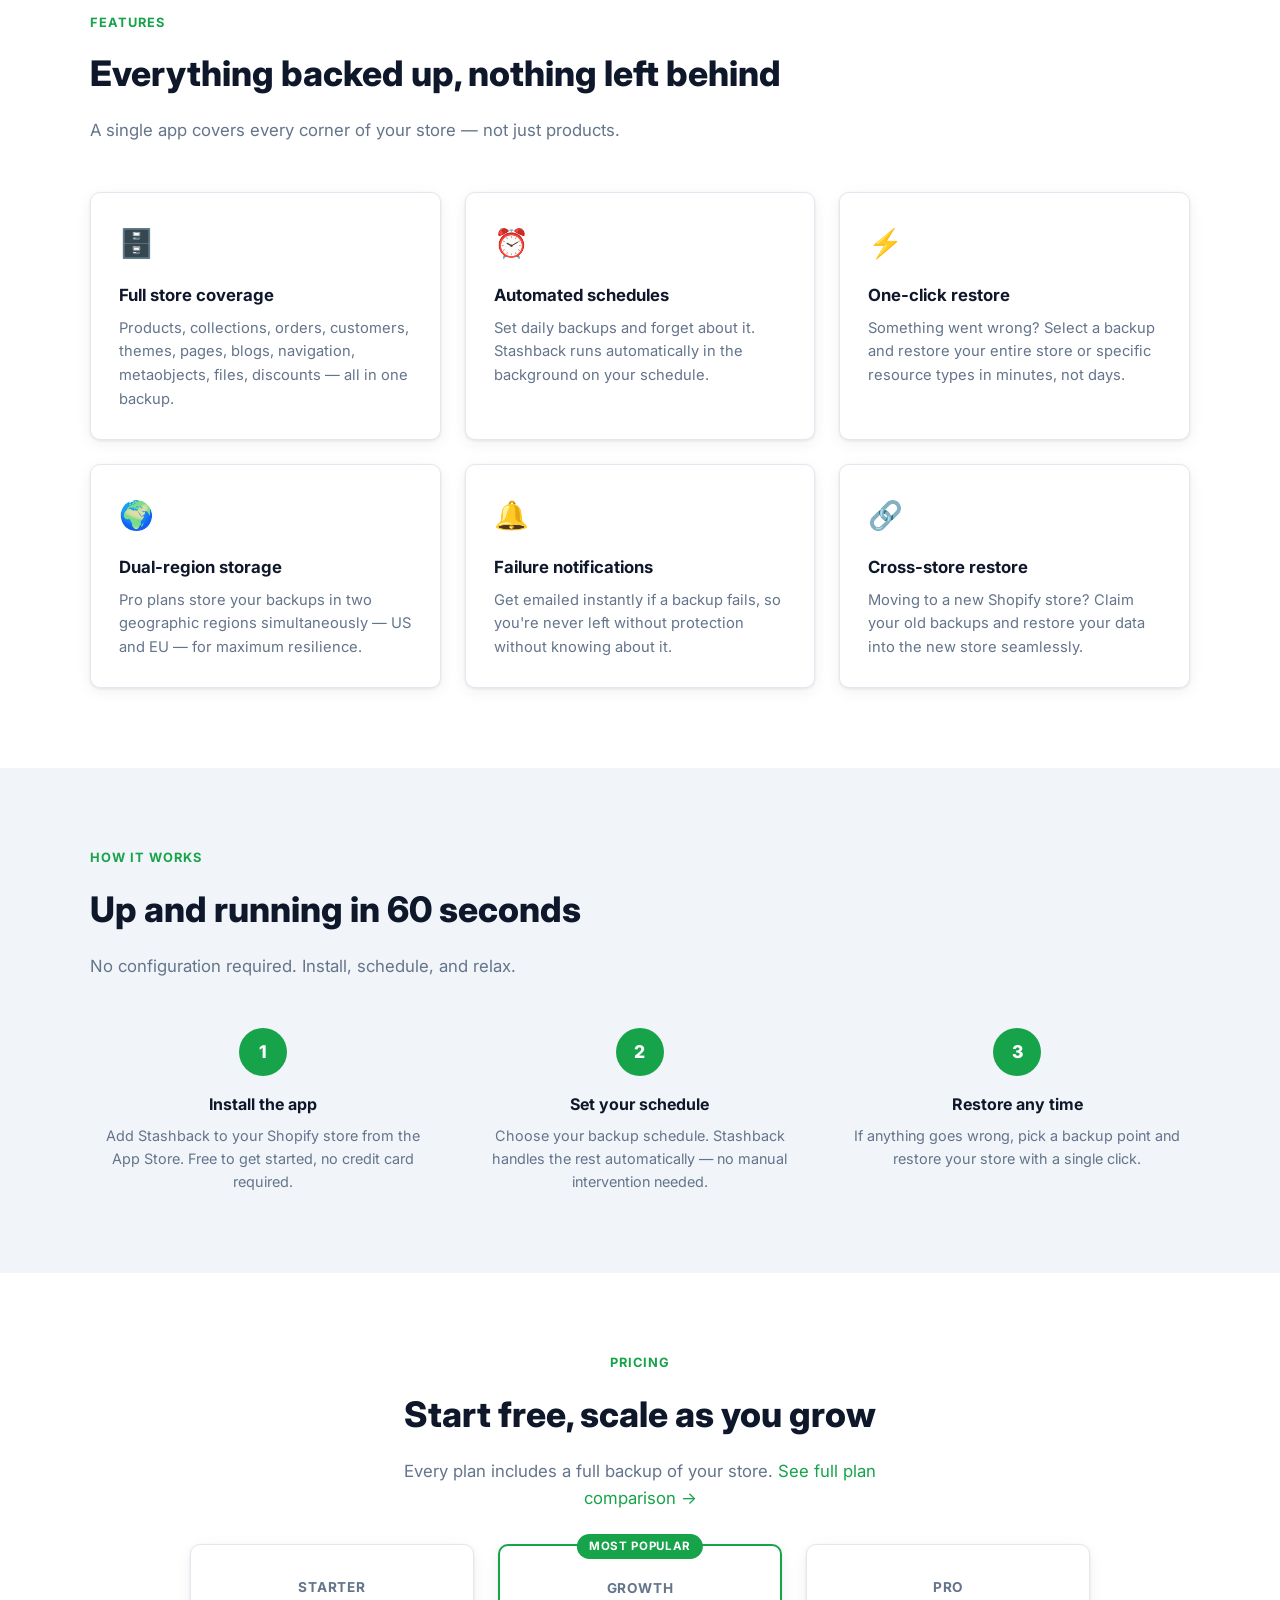
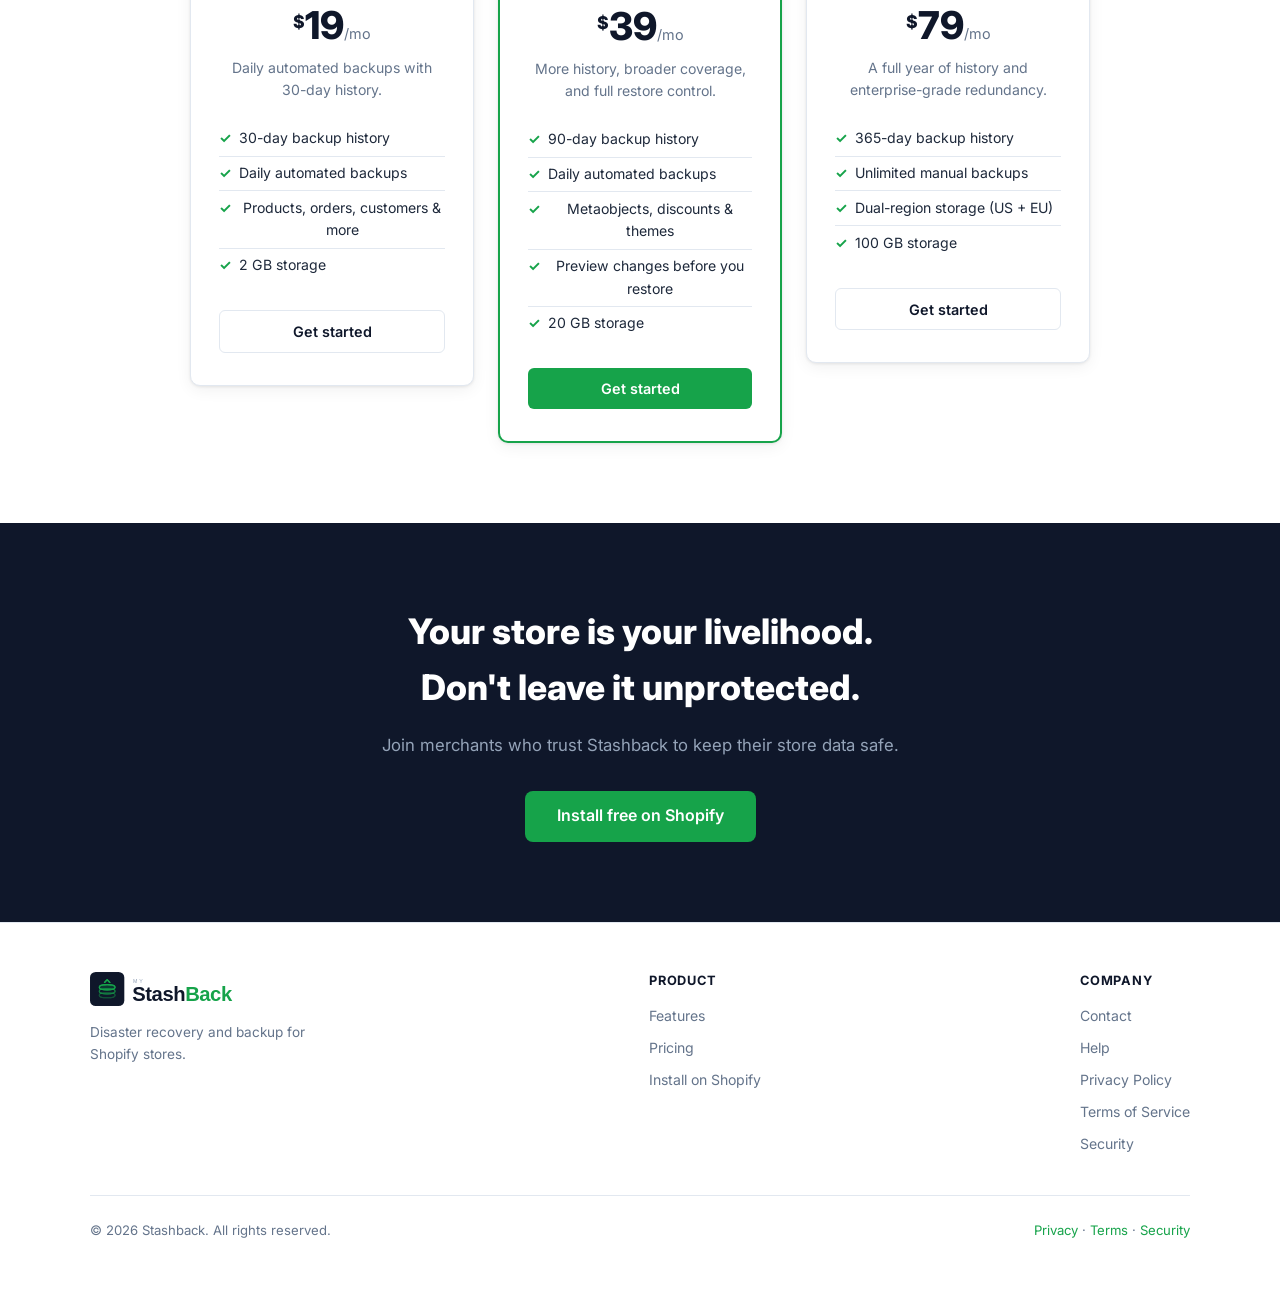
==== commit a2cc7195: "feat: add two more DR scenario cards to balance homepage grid Co-Authored-By: Claude Sonnet 4.6 <nor" ====
--- a/index.html
+++ b/index.html
@@ -67,6 +67,16 @@
         <h3>Staff error</h3>
         <p>Someone edits or removes the wrong records. Go back to any previous backup point and recover exactly what changed.</p>
       </div>
+      <div class="feature-card">
+        <div class="feature-icon">🔓</div>
+        <h3>Account compromise</h3>
+        <p>A bad actor gains access to your store and deletes or corrupts data. Restore everything to the state it was in before the breach.</p>
+      </div>
+      <div class="feature-card">
+        <div class="feature-icon">🎨</div>
+        <h3>Theme overwrite</h3>
+        <p>A live theme edit or failed update breaks your storefront. Roll back to a working version in seconds without losing other changes.</p>
+      </div>
     </div>
   </div>
 </section>
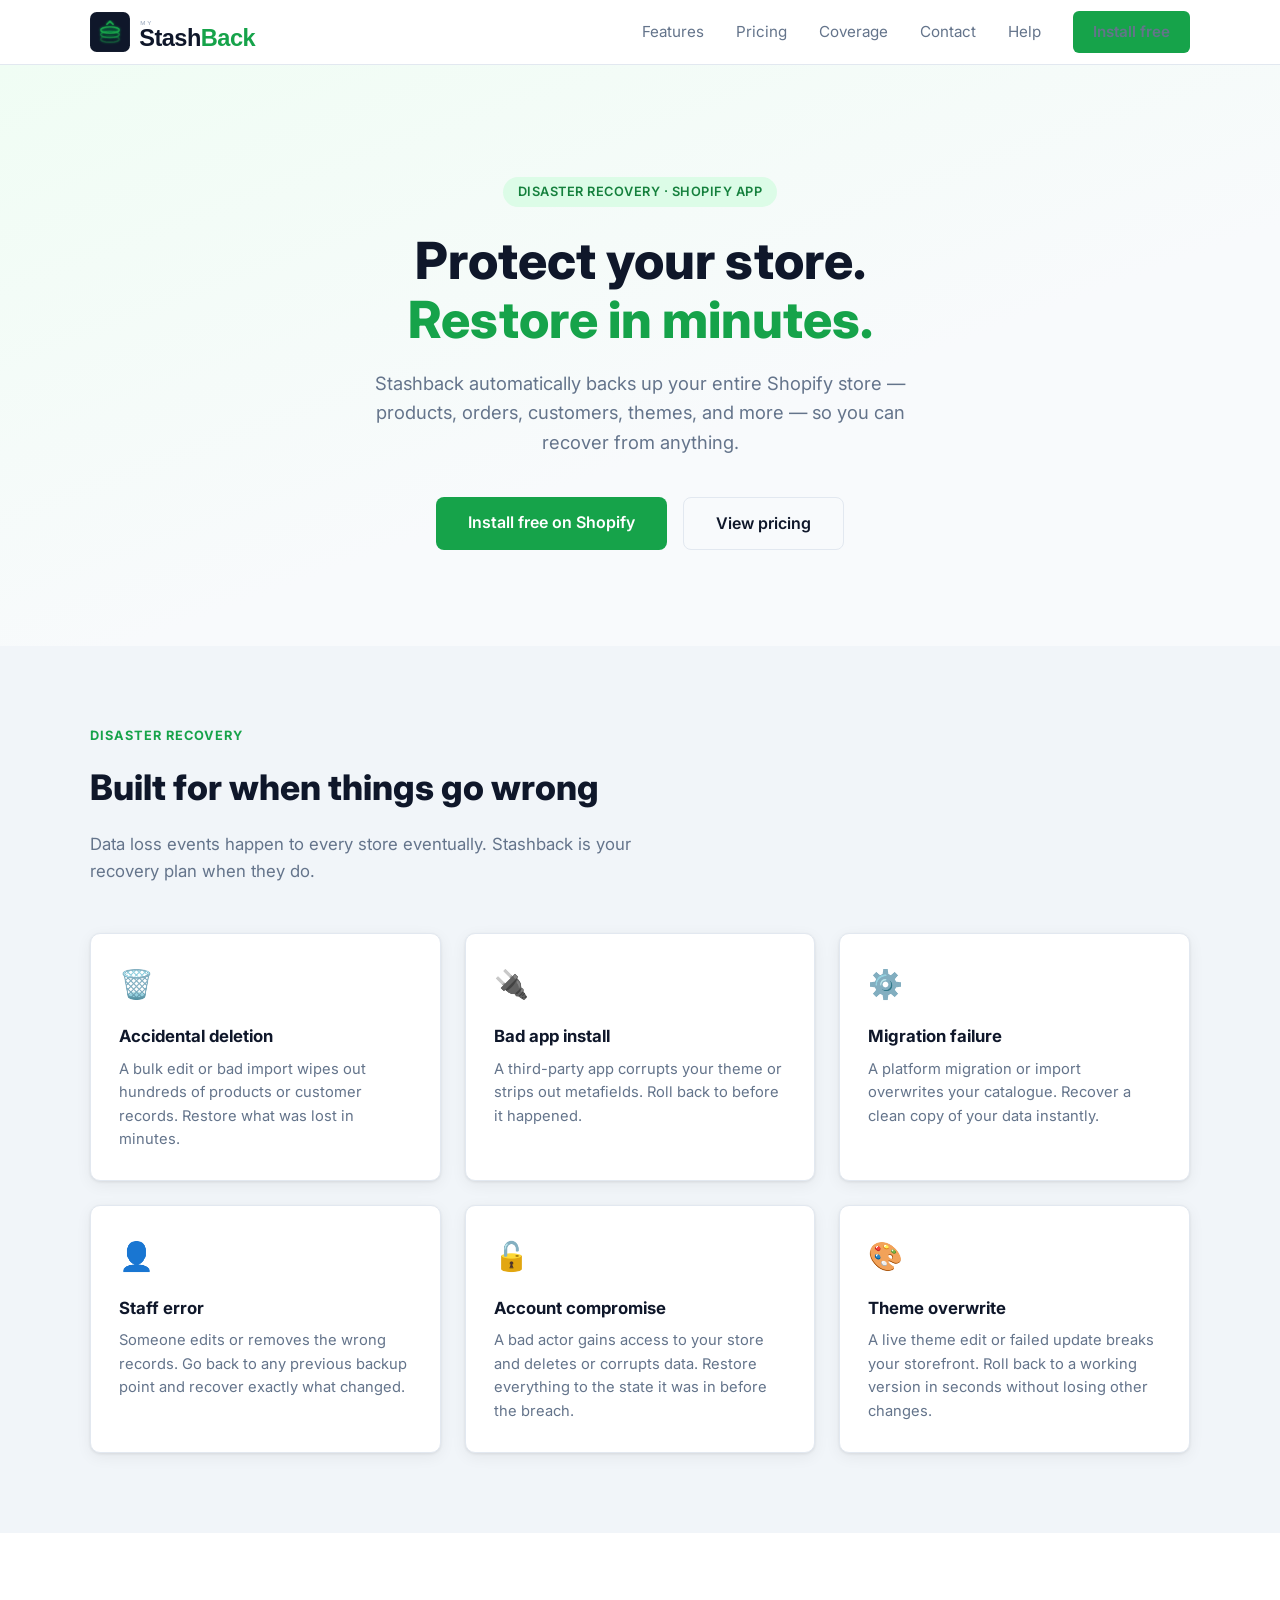
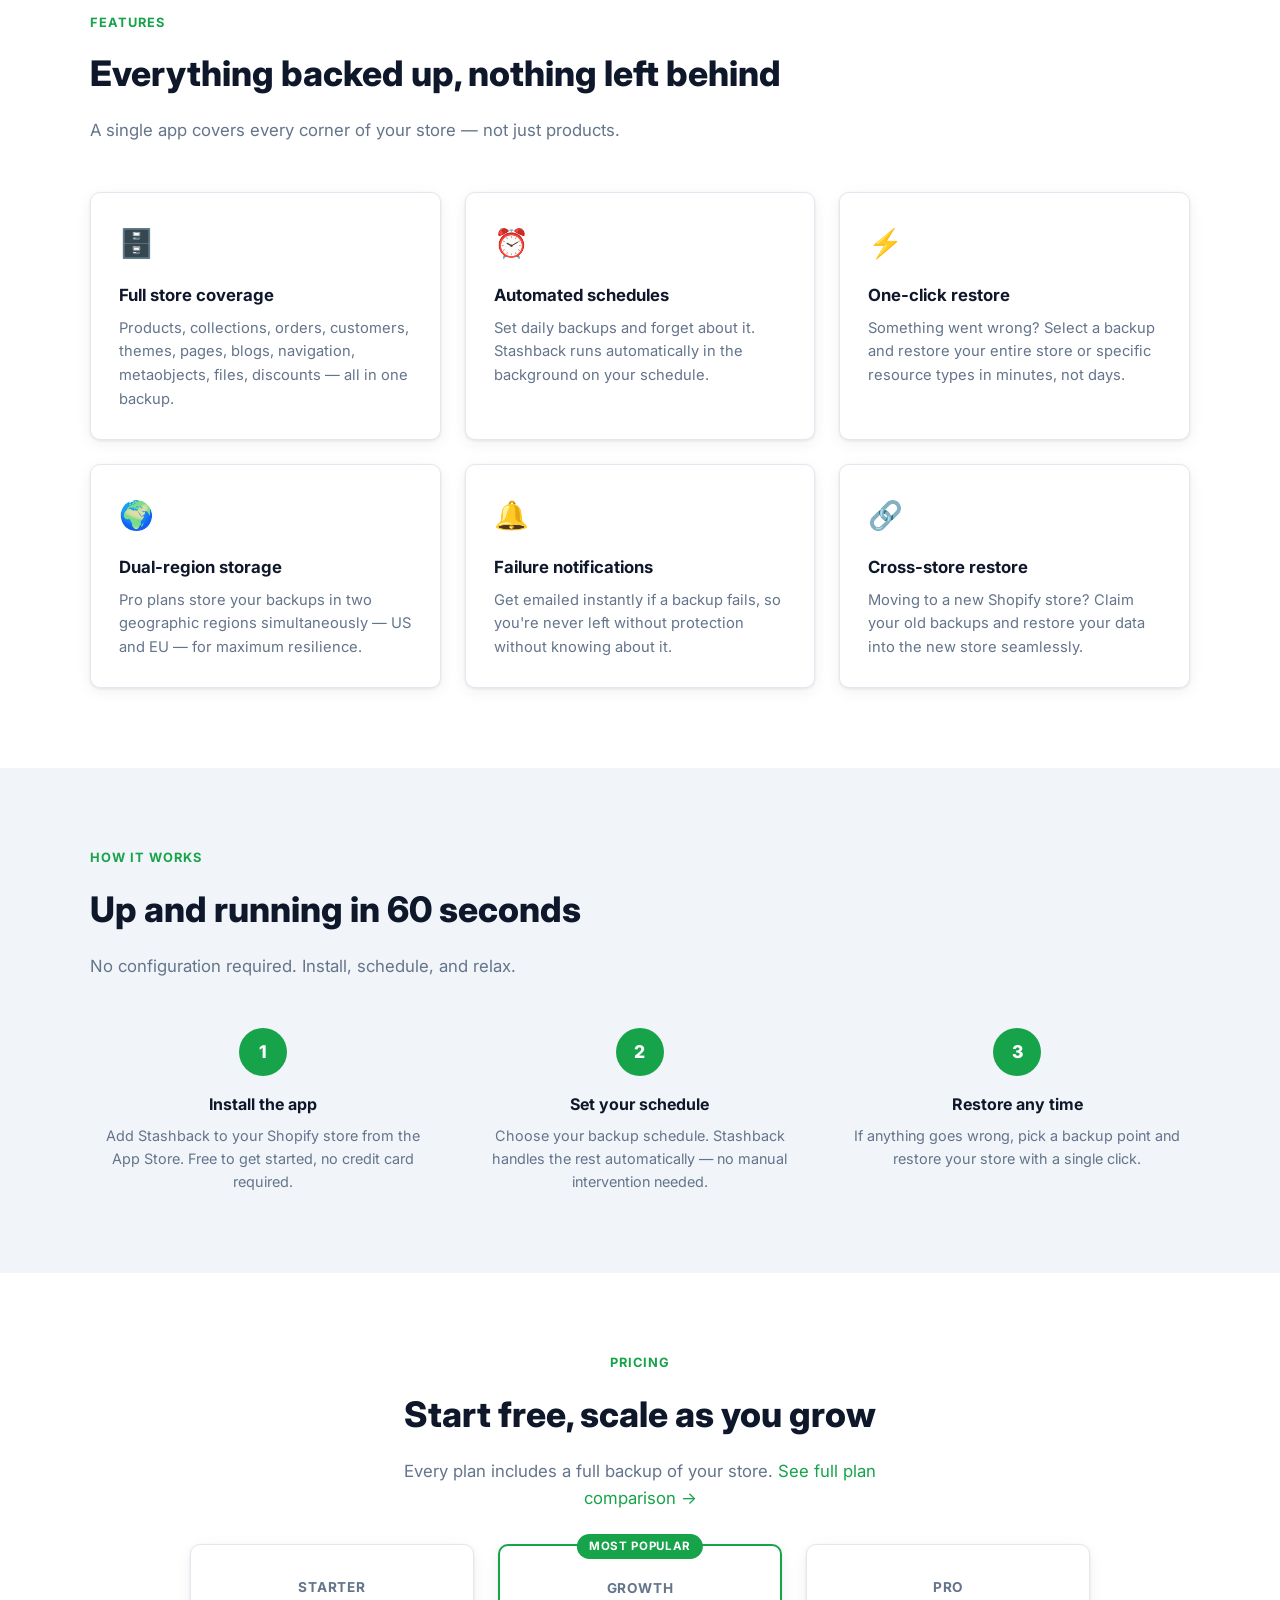
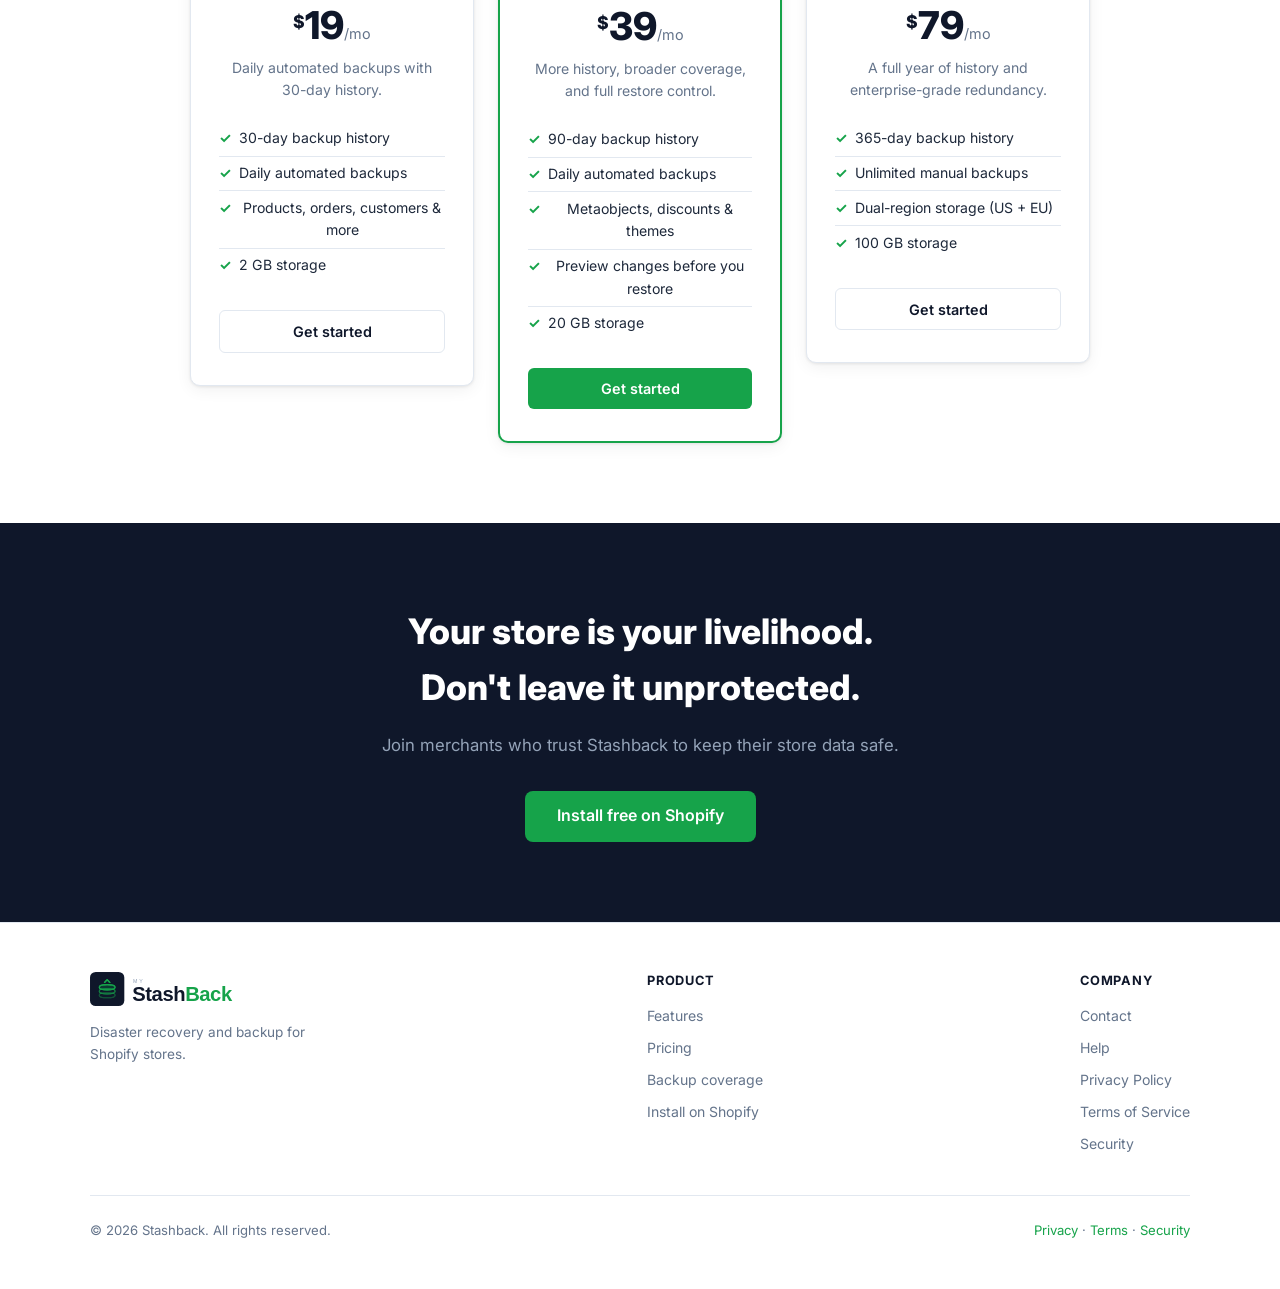
==== commit 40b05bed: "feat: add backup coverage page and link it across the site New backup-coverage.html details every ba" ====
--- a/index.html
+++ b/index.html
@@ -20,6 +20,7 @@
     <ul class="nav-links">
       <li><a href="#features">Features</a></li>
       <li><a href="pricing.html">Pricing</a></li>
+      <li><a href="backup-coverage.html">Coverage</a></li>
       <li><a href="contact.html">Contact</a></li>
       <li><a href="help.html">Help</a></li>
       <li><a href="https://apps.shopify.com/stashback" class="btn btn-primary">Install free</a></li>
@@ -214,6 +215,7 @@
       <ul>
         <li><a href="#features">Features</a></li>
         <li><a href="pricing.html">Pricing</a></li>
+        <li><a href="backup-coverage.html">Backup coverage</a></li>
         <li><a href="https://apps.shopify.com/stashback">Install on Shopify</a></li>
       </ul>
     </div>
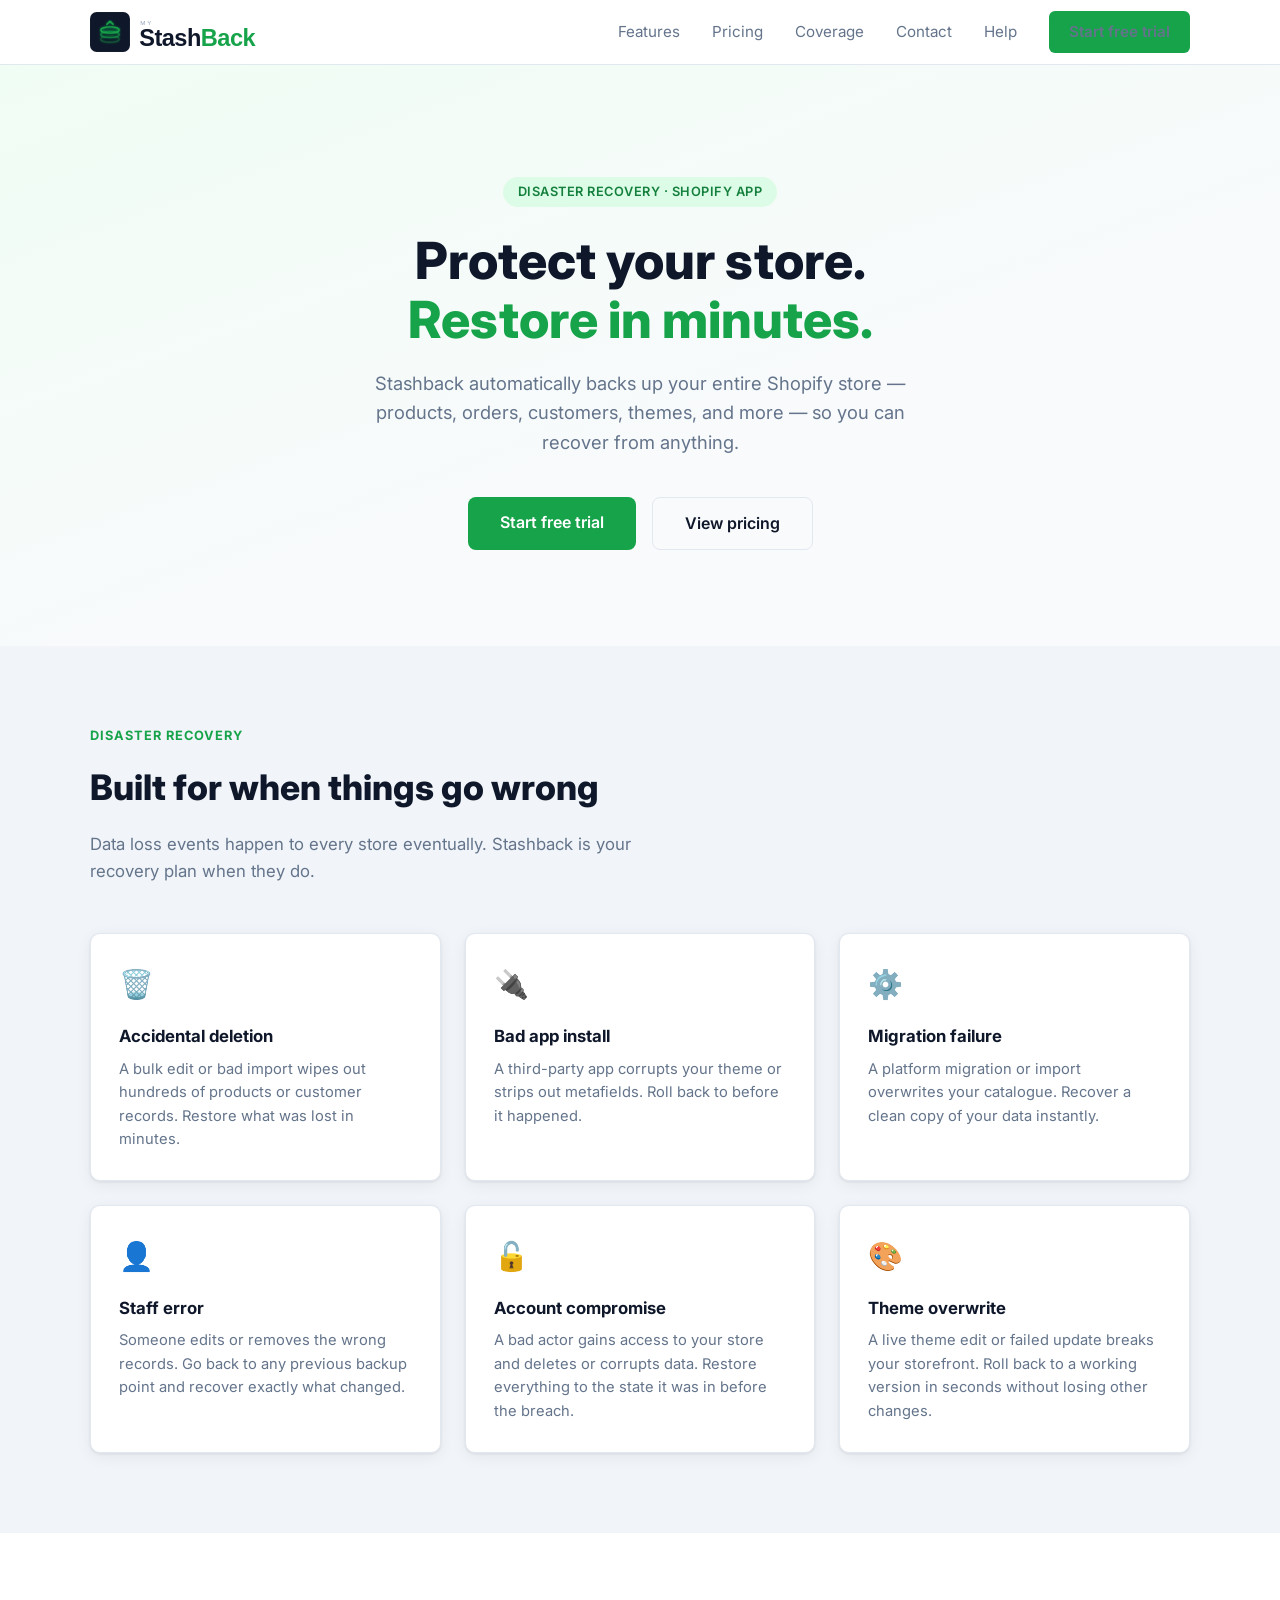
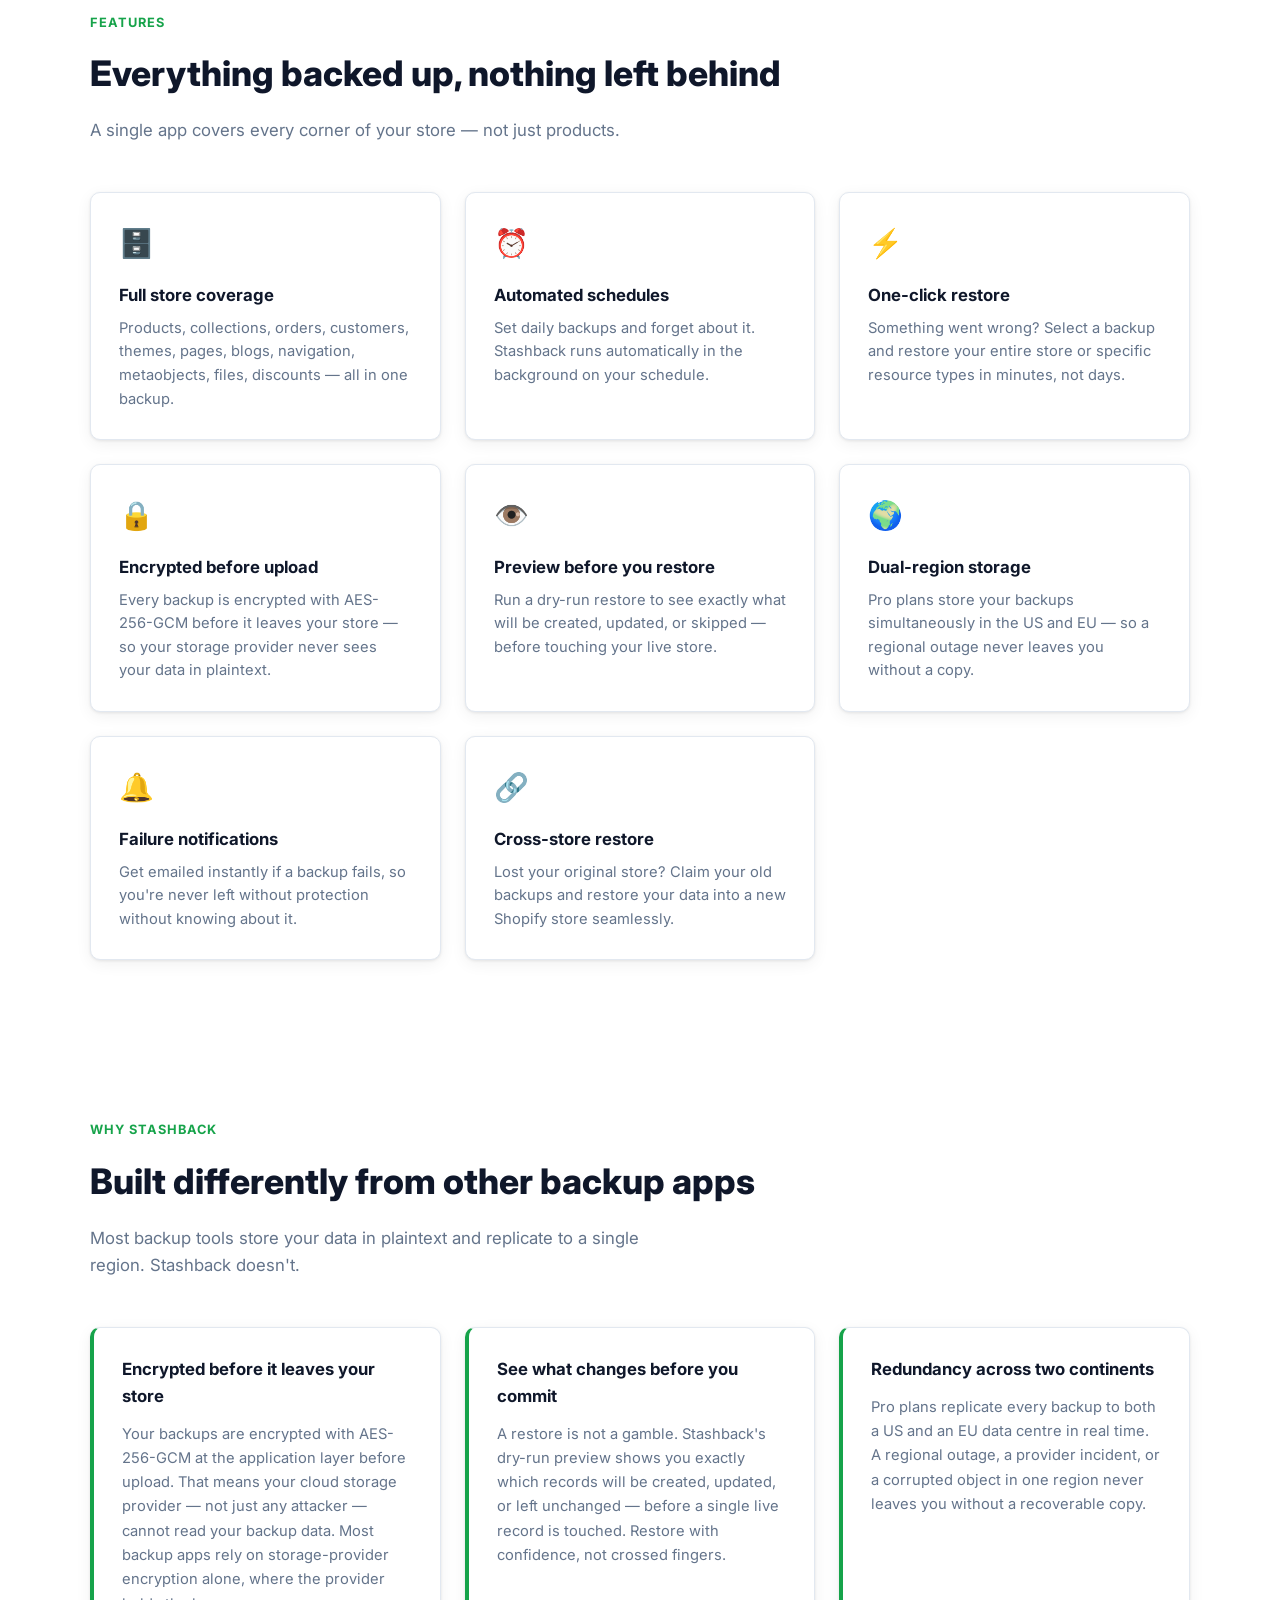
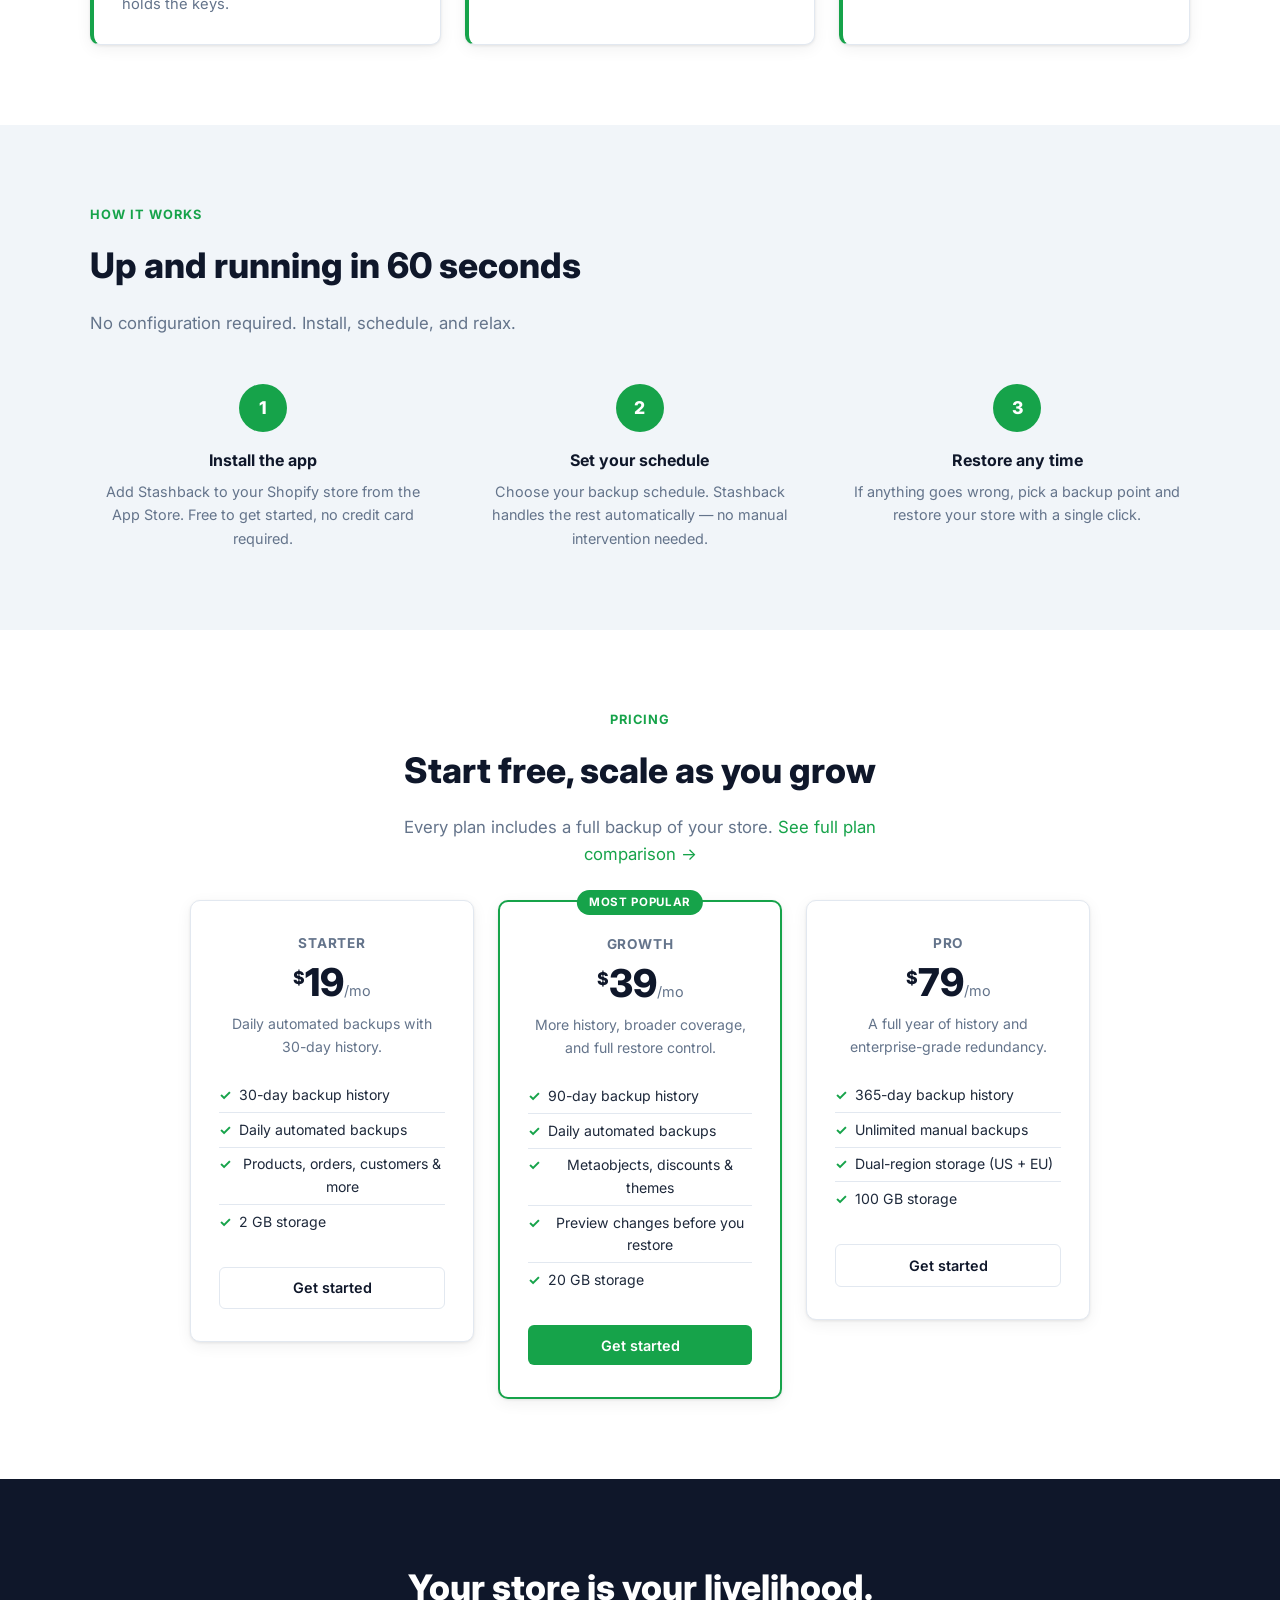
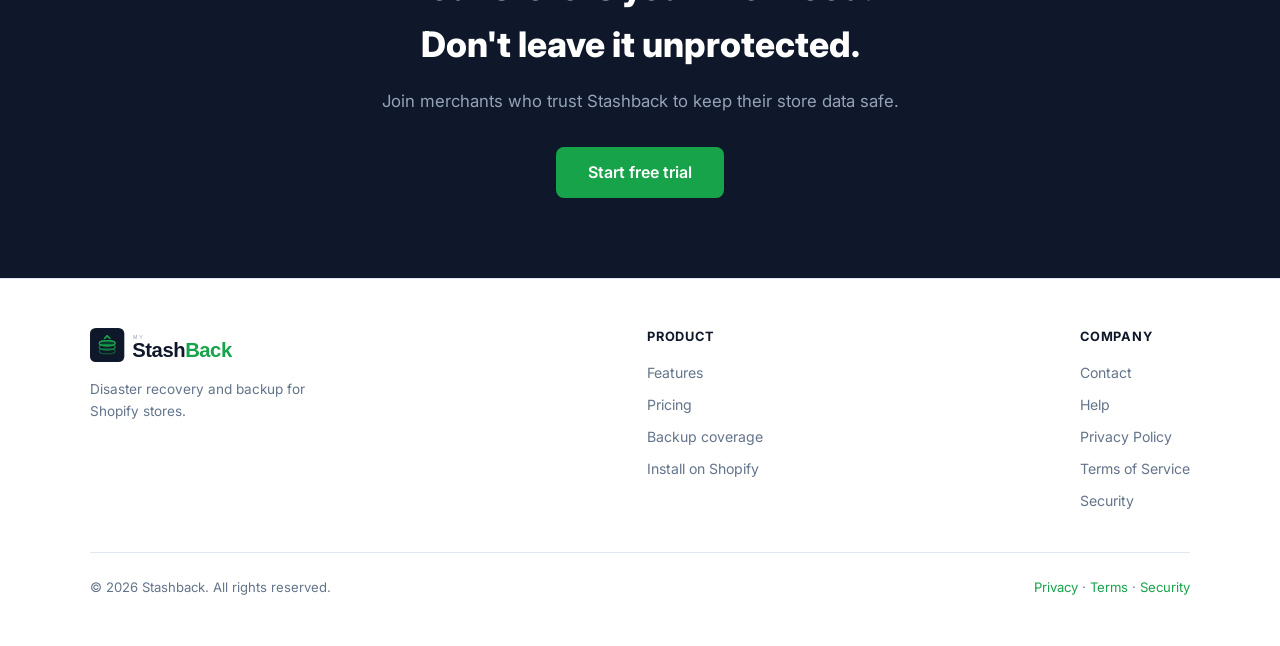
==== commit 4ee91553: "feat: add encryption and differentiator content to marketing site - Homepage: add AES-256-GCM encryp" ====
--- a/index.html
+++ b/index.html
@@ -23,7 +23,7 @@
       <li><a href="backup-coverage.html">Coverage</a></li>
       <li><a href="contact.html">Contact</a></li>
       <li><a href="help.html">Help</a></li>
-      <li><a href="https://apps.shopify.com/stashback" class="btn btn-primary">Install free</a></li>
+      <li><a href="https://apps.shopify.com/stashback" class="btn btn-primary">Start free trial</a></li>
     </ul>
     <button class="nav-toggle" aria-label="Open menu" aria-expanded="false"><span></span><span></span><span></span></button>
   </div>
@@ -35,7 +35,7 @@
     <h1>Protect your store.<br><span>Restore in minutes.</span></h1>
     <p>Stashback automatically backs up your entire Shopify store — products, orders, customers, themes, and more — so you can recover from anything.</p>
     <div class="hero-cta">
-      <a href="https://apps.shopify.com/stashback" class="btn btn-primary btn-lg">Install free on Shopify</a>
+      <a href="https://apps.shopify.com/stashback" class="btn btn-primary btn-lg">Start free trial</a>
       <a href="pricing.html" class="btn btn-outline btn-lg">View pricing</a>
     </div>
   </div>
@@ -105,9 +105,19 @@
         <p>Something went wrong? Select a backup and restore your entire store or specific resource types in minutes, not days.</p>
       </div>
       <div class="feature-card">
+        <div class="feature-icon">🔒</div>
+        <h3>Encrypted before upload</h3>
+        <p>Every backup is encrypted with AES-256-GCM before it leaves your store — so your storage provider never sees your data in plaintext.</p>
+      </div>
+      <div class="feature-card">
+        <div class="feature-icon">👁️</div>
+        <h3>Preview before you restore</h3>
+        <p>Run a dry-run restore to see exactly what will be created, updated, or skipped — before touching your live store.</p>
+      </div>
+      <div class="feature-card">
         <div class="feature-icon">🌍</div>
         <h3>Dual-region storage</h3>
-        <p>Pro plans store your backups in two geographic regions simultaneously — US and EU — for maximum resilience.</p>
+        <p>Pro plans store your backups simultaneously in the US and EU — so a regional outage never leaves you without a copy.</p>
       </div>
       <div class="feature-card">
         <div class="feature-icon">🔔</div>
@@ -117,7 +127,30 @@
       <div class="feature-card">
         <div class="feature-icon">🔗</div>
         <h3>Cross-store restore</h3>
-        <p>Moving to a new Shopify store? Claim your old backups and restore your data into the new store seamlessly.</p>
+        <p>Lost your original store? Claim your old backups and restore your data into a new Shopify store seamlessly.</p>
+      </div>
+    </div>
+  </div>
+</section>
+
+<section>
+  <div class="section-inner">
+    <div class="section-label">Why Stashback</div>
+    <h2 class="section-title">Built differently from other backup apps</h2>
+    <p class="section-sub">Most backup tools store your data in plaintext and replicate to a single region. Stashback doesn't.</p>
+
+    <div class="diff-grid">
+      <div class="diff-card">
+        <h3>Encrypted before it leaves your store</h3>
+        <p>Your backups are encrypted with AES-256-GCM at the application layer before upload. That means your cloud storage provider — not just any attacker — cannot read your backup data. Most backup apps rely on storage-provider encryption alone, where the provider holds the keys.</p>
+      </div>
+      <div class="diff-card">
+        <h3>See what changes before you commit</h3>
+        <p>A restore is not a gamble. Stashback's dry-run preview shows you exactly which records will be created, updated, or left unchanged — before a single live record is touched. Restore with confidence, not crossed fingers.</p>
+      </div>
+      <div class="diff-card">
+        <h3>Redundancy across two continents</h3>
+        <p>Pro plans replicate every backup to both a US and an EU data centre in real time. A regional outage, a provider incident, or a corrupted object in one region never leaves you without a recoverable copy.</p>
       </div>
     </div>
   </div>
@@ -201,7 +234,7 @@
 <div class="cta-band">
   <h2>Your store is your livelihood.<br>Don't leave it unprotected.</h2>
   <p>Join merchants who trust Stashback to keep their store data safe.</p>
-  <a href="https://apps.shopify.com/stashback" class="btn btn-primary btn-lg">Install free on Shopify</a>
+  <a href="https://apps.shopify.com/stashback" class="btn btn-primary btn-lg">Start free trial</a>
 </div>
 
 <footer>
--- a/css/style.css
+++ b/css/style.css
@@ -88,6 +88,12 @@
 .feature-icon { font-size: 1.75rem; margin-bottom: 1rem; }
 .feature-card h3 { font-size: 1.05rem; font-weight: 700; color: var(--navy); margin-bottom: .5rem; }
 .feature-card p { font-size: .92rem; color: var(--gray); }
+
+/* WHY STASHBACK */
+.diff-grid { display: grid; grid-template-columns: repeat(auto-fit, minmax(280px, 1fr)); gap: 1.5rem; margin-top: 3rem; }
+.diff-card { background: var(--white); border: 1px solid var(--border); border-left: 4px solid var(--green); border-radius: var(--radius); padding: 1.75rem; box-shadow: var(--shadow); }
+.diff-card h3 { font-size: 1.05rem; font-weight: 700; color: var(--navy); margin-bottom: .75rem; }
+.diff-card p { font-size: .92rem; color: var(--gray); line-height: 1.65; }
 
 /* HOW IT WORKS */
 .how { background: var(--gray-light); }
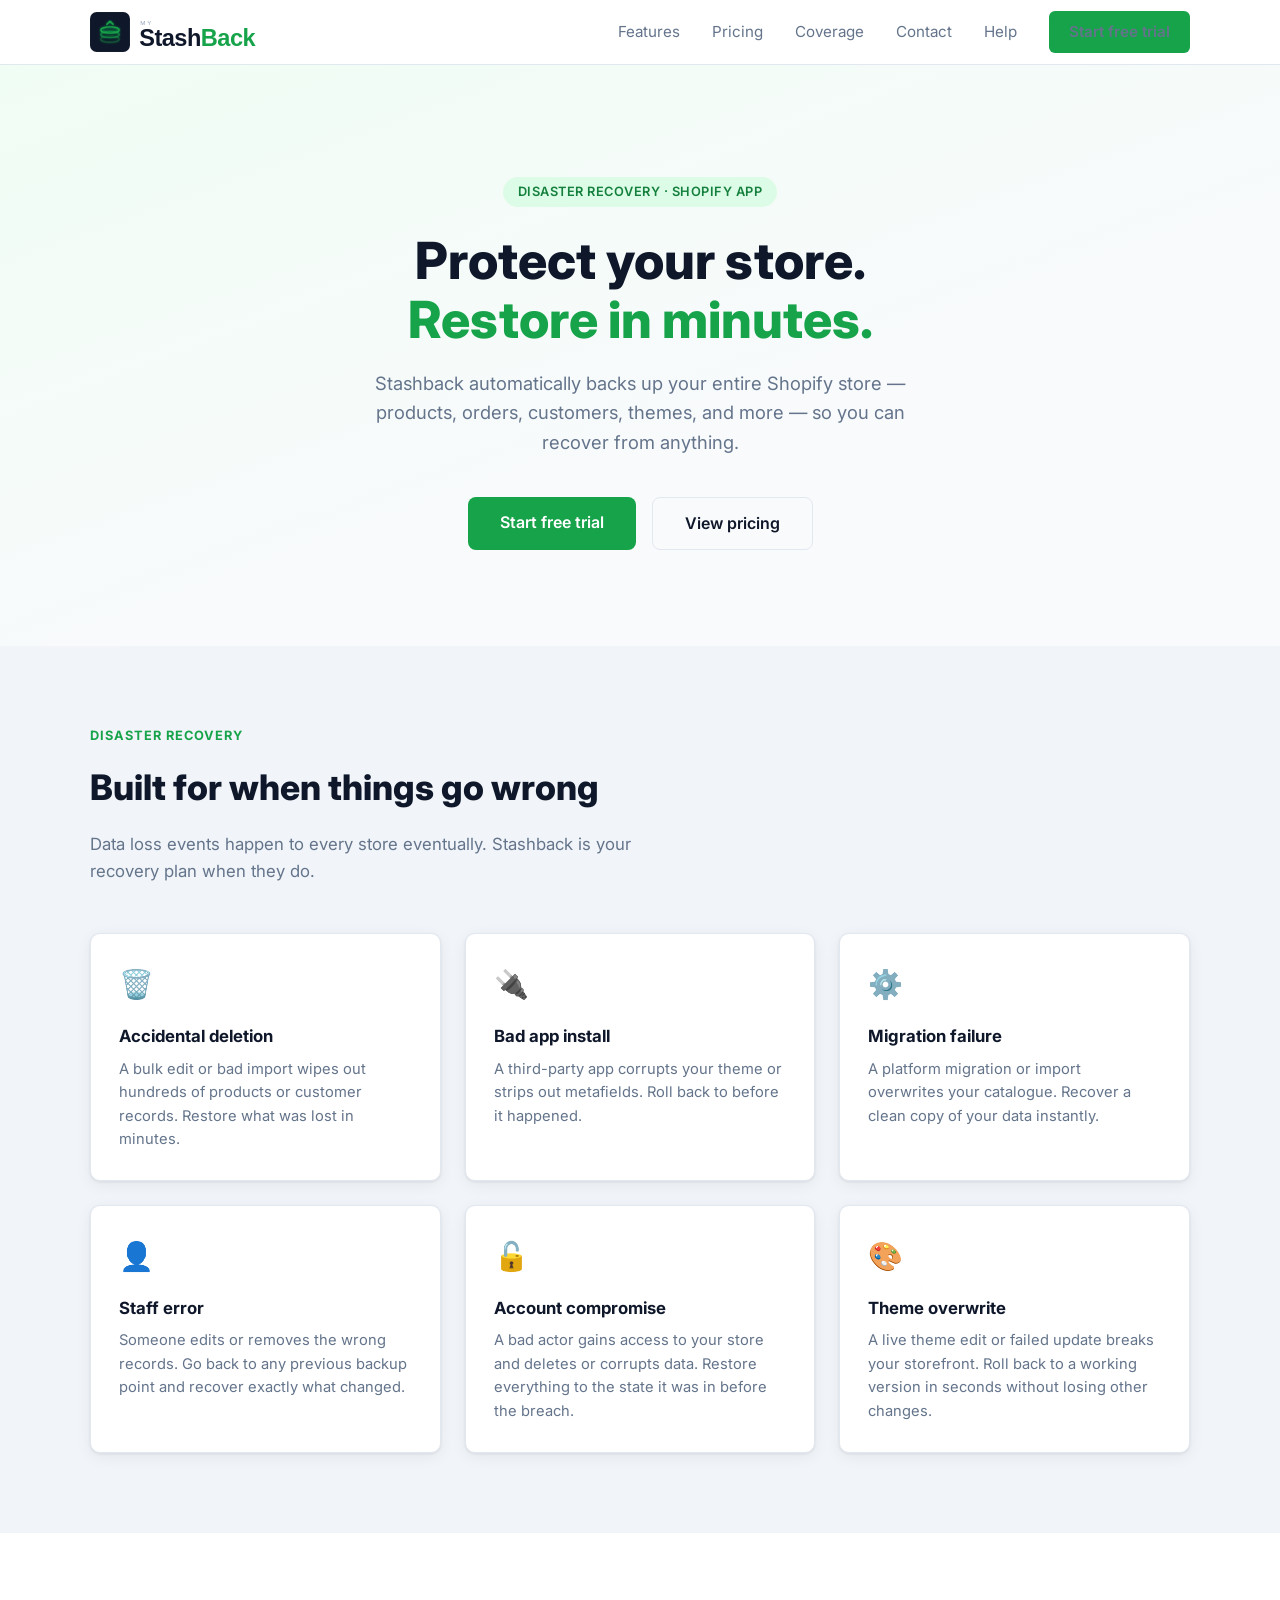
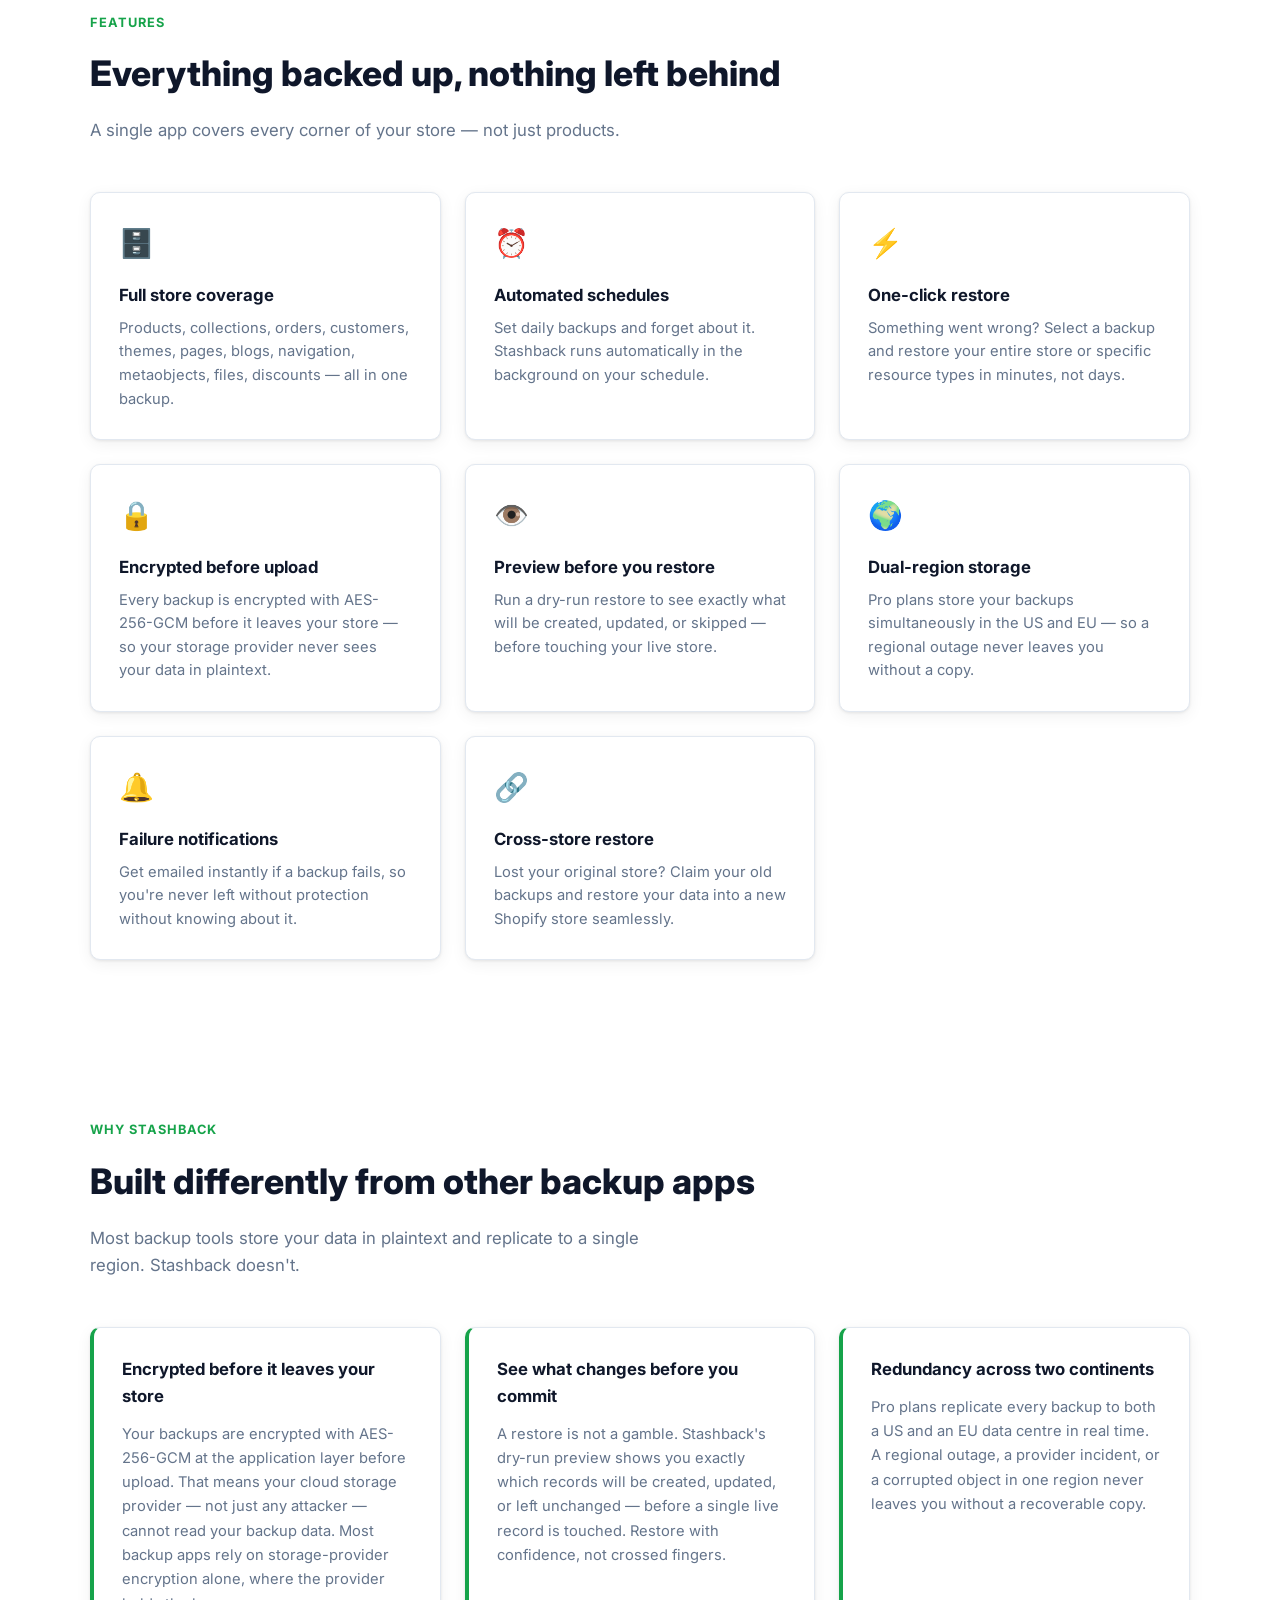
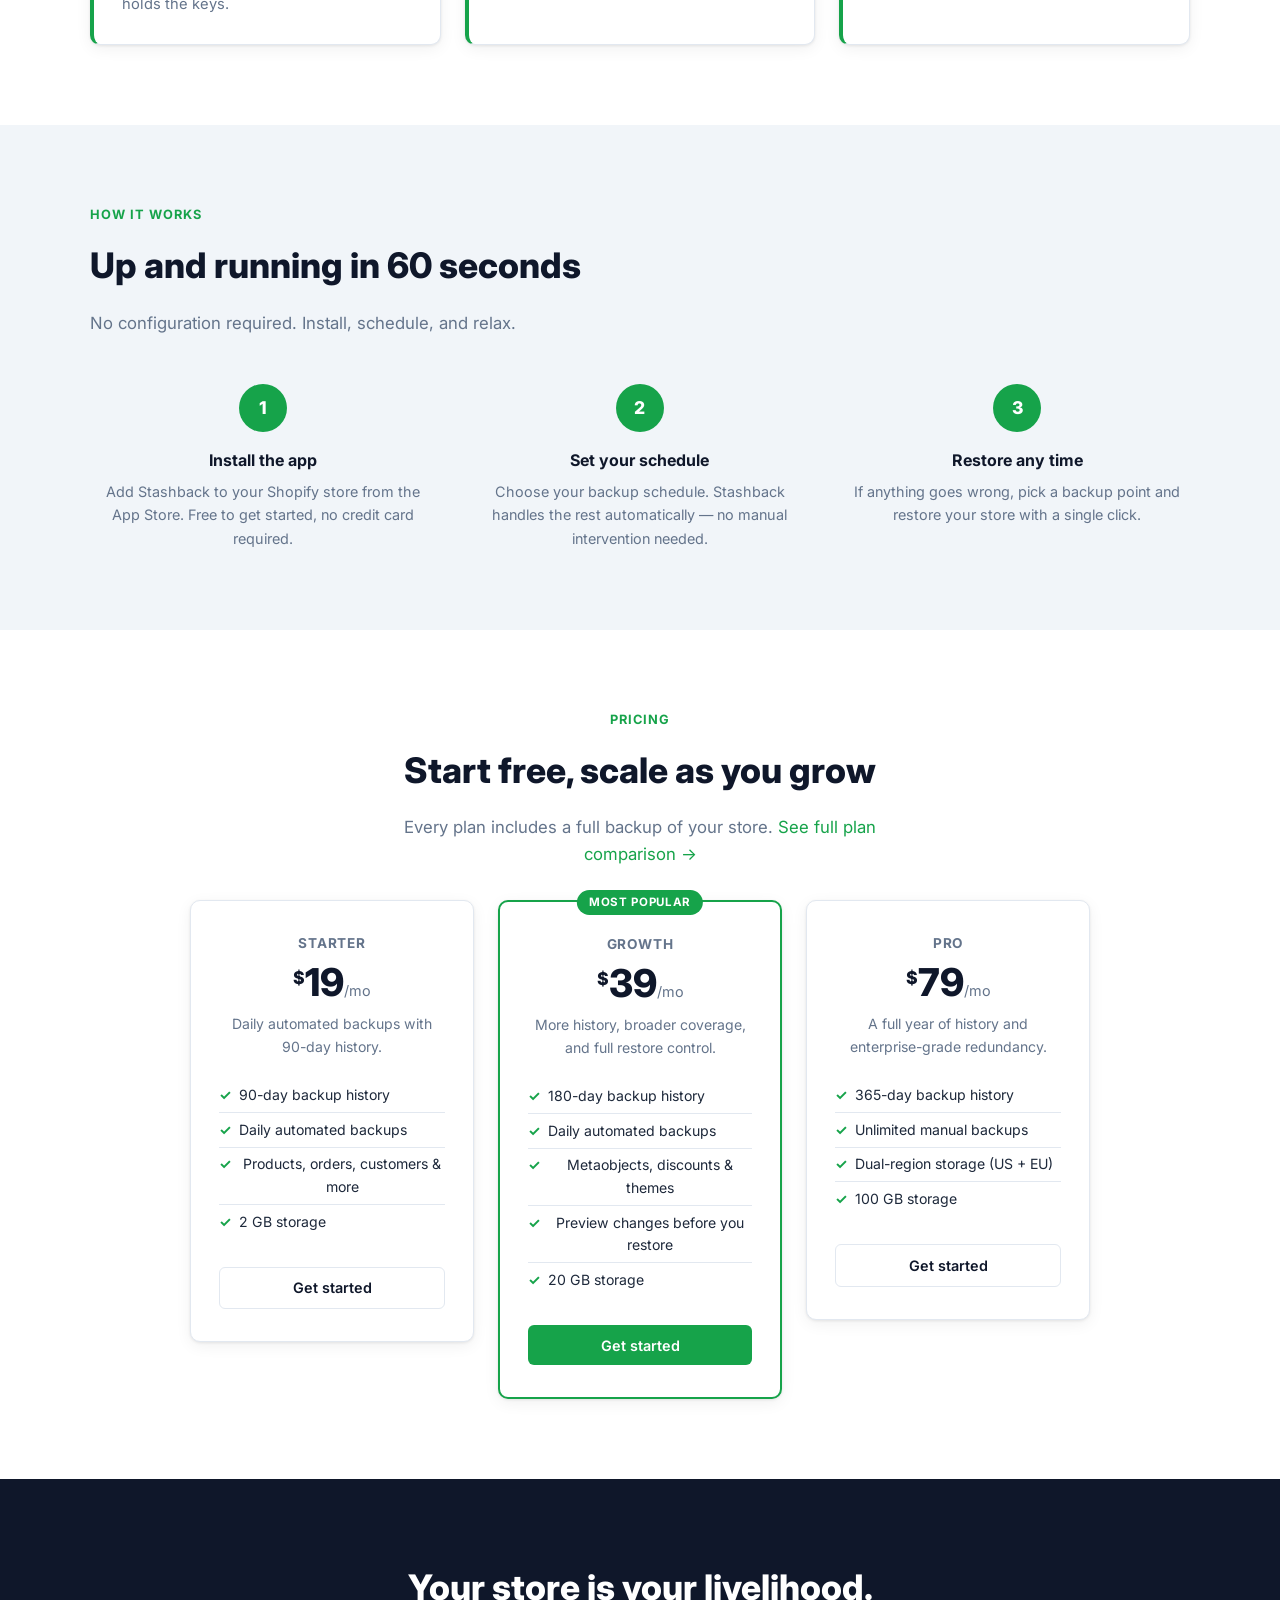
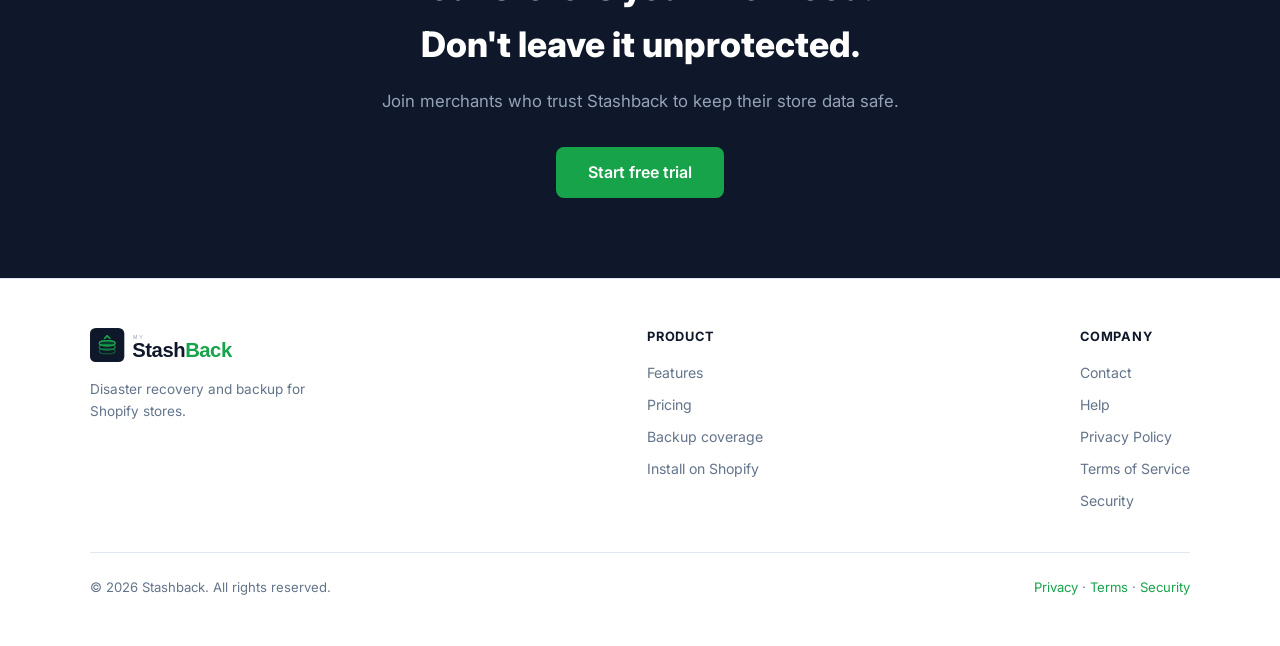
==== commit 5ba7ede5: "chore: update retention copy to 90-day Starter, 180-day Growth Co-Authored-By: Claude Sonnet 4.6 <no" ====
--- a/index.html
+++ b/index.html
@@ -192,9 +192,9 @@
       <div class="plan-card">
         <div class="plan-name">Starter</div>
         <div class="plan-price"><sup>$</sup>19<span>/mo</span></div>
-        <div class="plan-desc">Daily automated backups with 30-day history.</div>
+        <div class="plan-desc">Daily automated backups with 90-day history.</div>
         <ul class="plan-features">
-          <li>30-day backup history</li>
+          <li>90-day backup history</li>
           <li>Daily automated backups</li>
           <li>Products, orders, customers &amp; more</li>
           <li>2 GB storage</li>
@@ -207,7 +207,7 @@
         <div class="plan-price"><sup>$</sup>39<span>/mo</span></div>
         <div class="plan-desc">More history, broader coverage, and full restore control.</div>
         <ul class="plan-features">
-          <li>90-day backup history</li>
+          <li>180-day backup history</li>
           <li>Daily automated backups</li>
           <li>Metaobjects, discounts &amp; themes</li>
           <li>Preview changes before you restore</li>
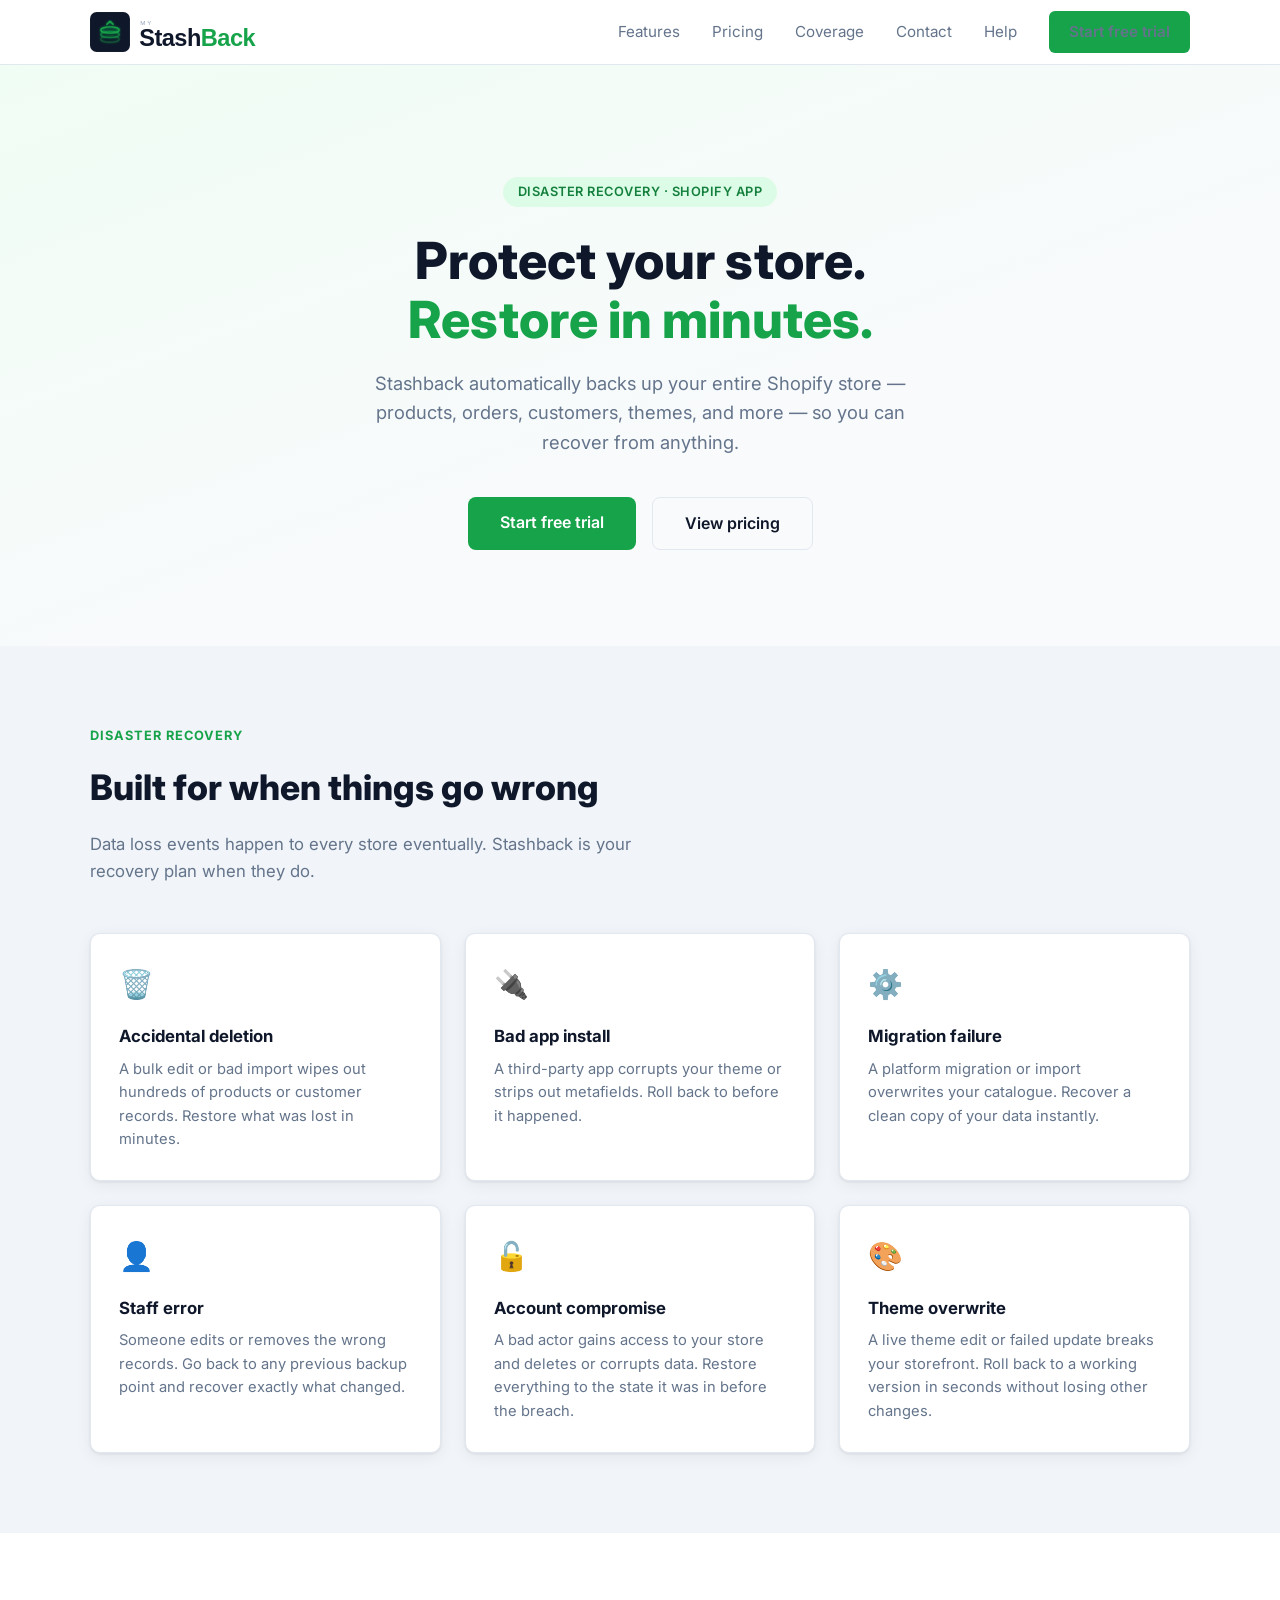
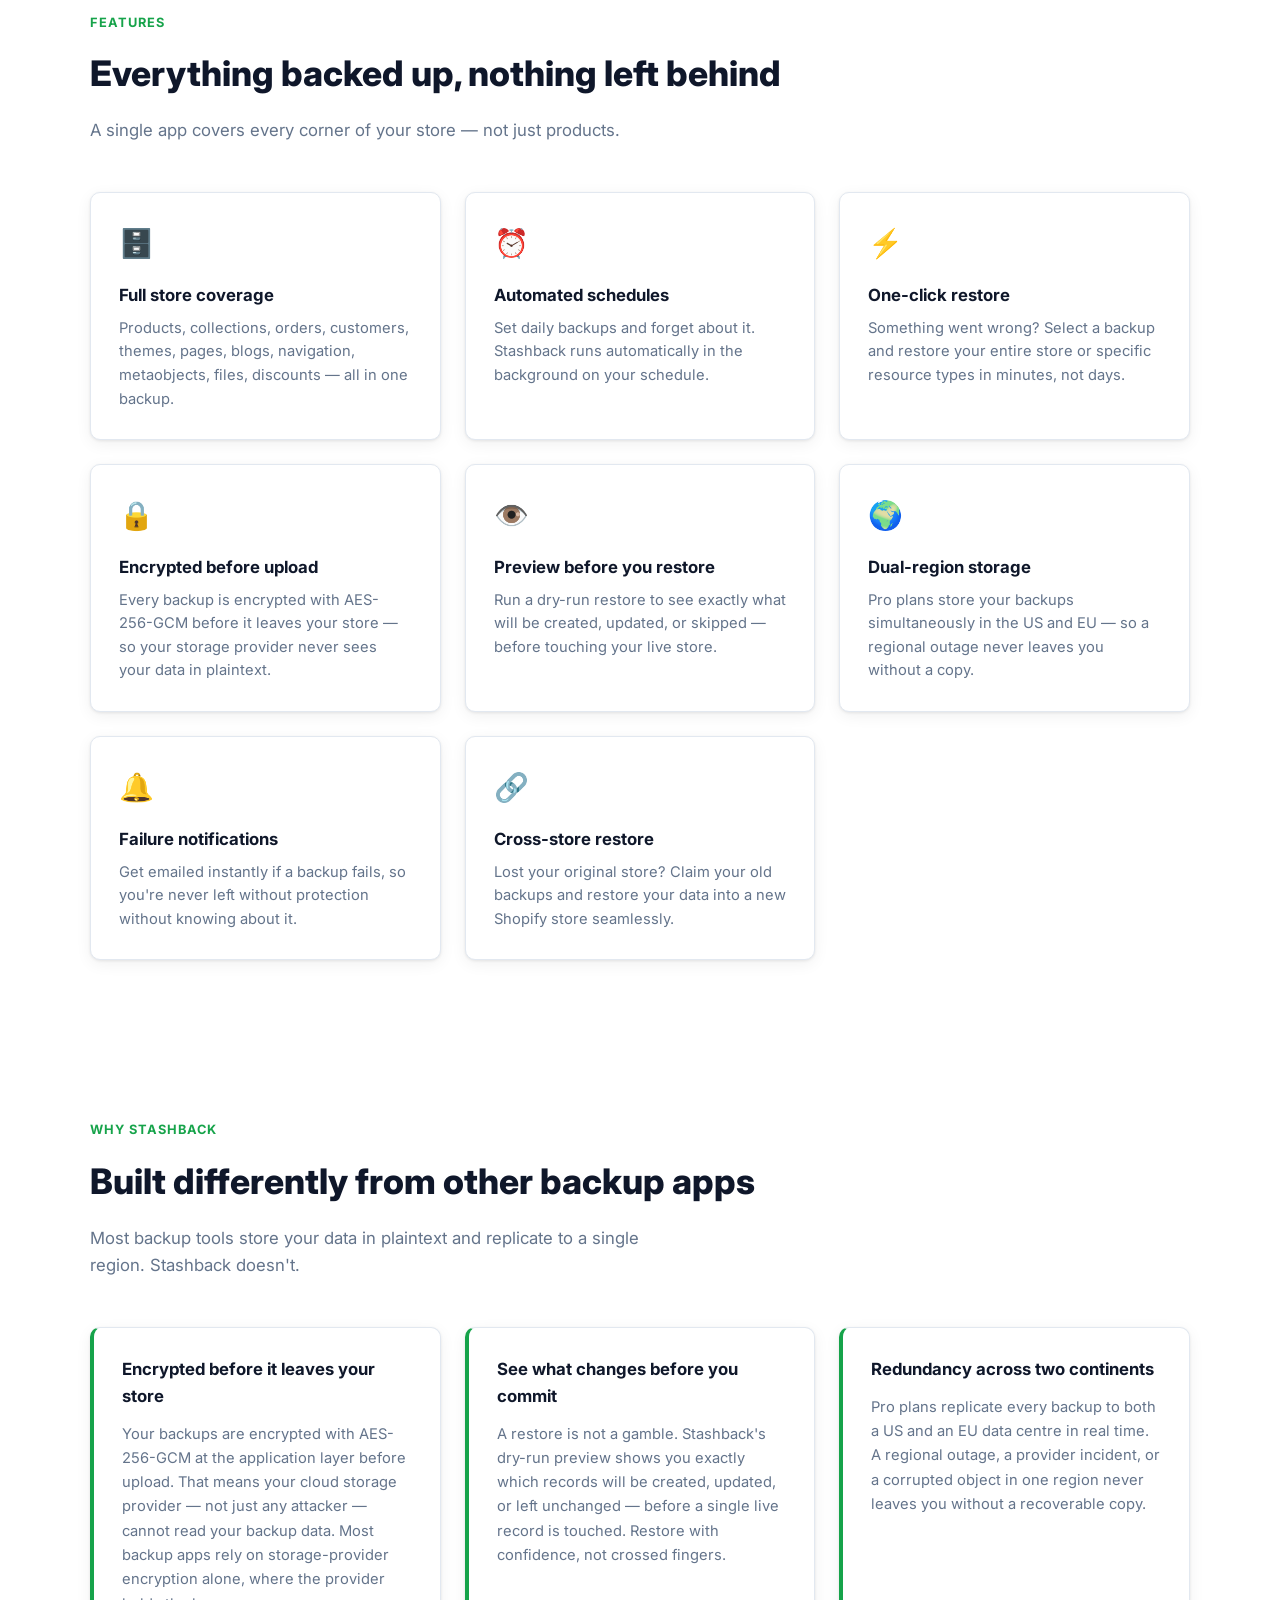
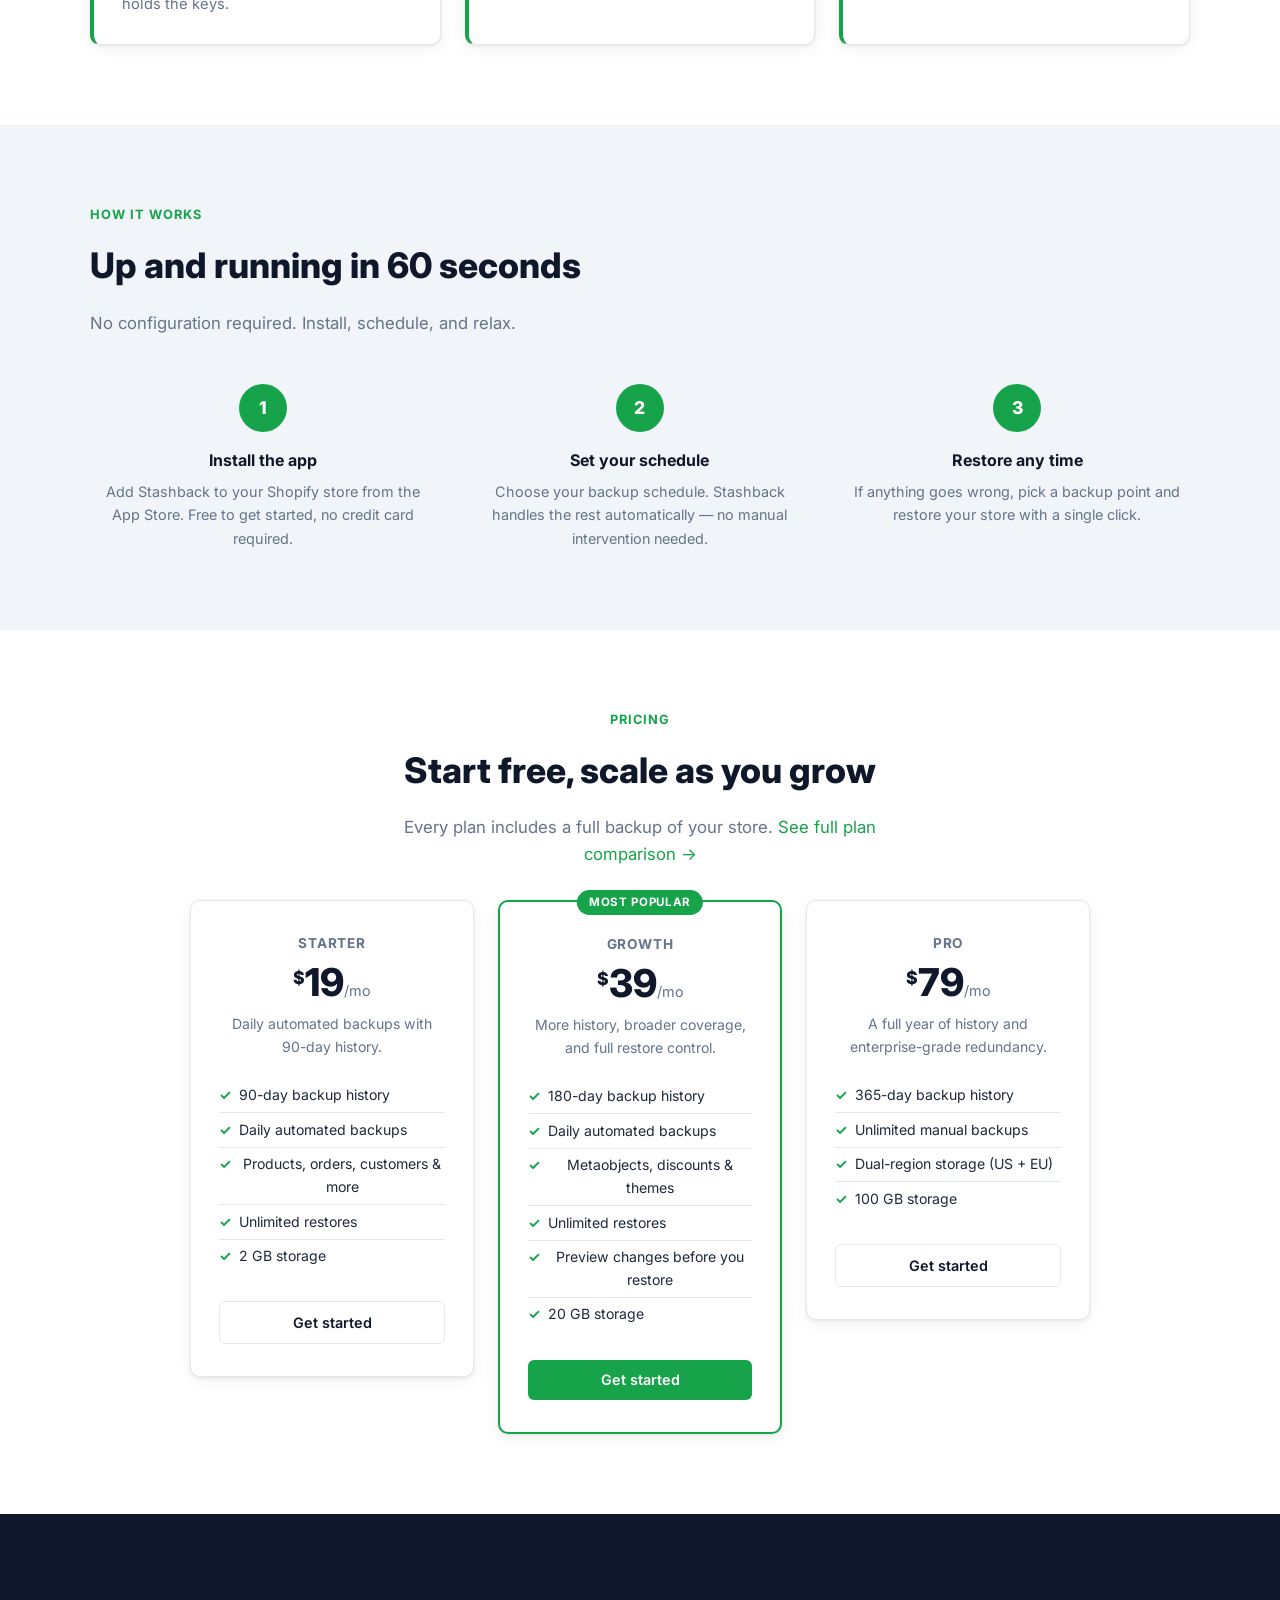
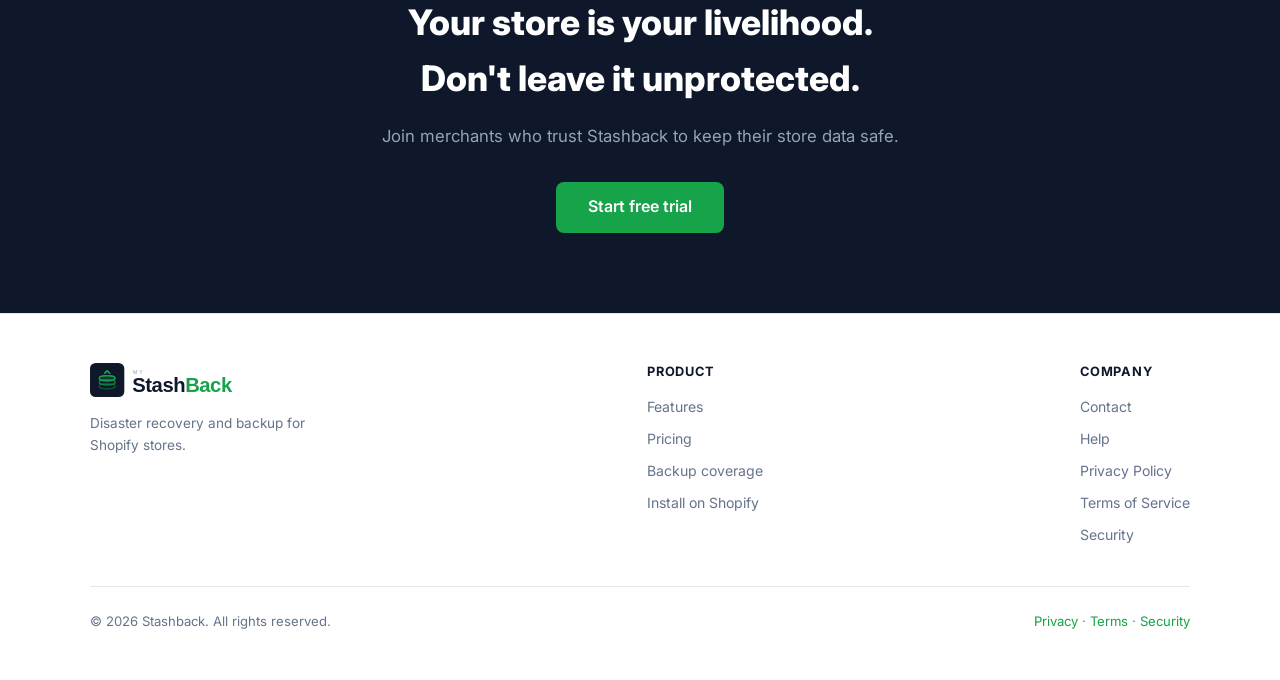
==== commit 808d59e3: "chore: add unlimited restores to all plan cards and comparison table Co-Authored-By: Claude Sonnet 4" ====
--- a/index.html
+++ b/index.html
@@ -197,6 +197,7 @@
           <li>90-day backup history</li>
           <li>Daily automated backups</li>
           <li>Products, orders, customers &amp; more</li>
+          <li>Unlimited restores</li>
           <li>2 GB storage</li>
         </ul>
         <a href="https://apps.shopify.com/stashback" class="btn btn-outline">Get started</a>
@@ -210,6 +211,7 @@
           <li>180-day backup history</li>
           <li>Daily automated backups</li>
           <li>Metaobjects, discounts &amp; themes</li>
+          <li>Unlimited restores</li>
           <li>Preview changes before you restore</li>
           <li>20 GB storage</li>
         </ul>
